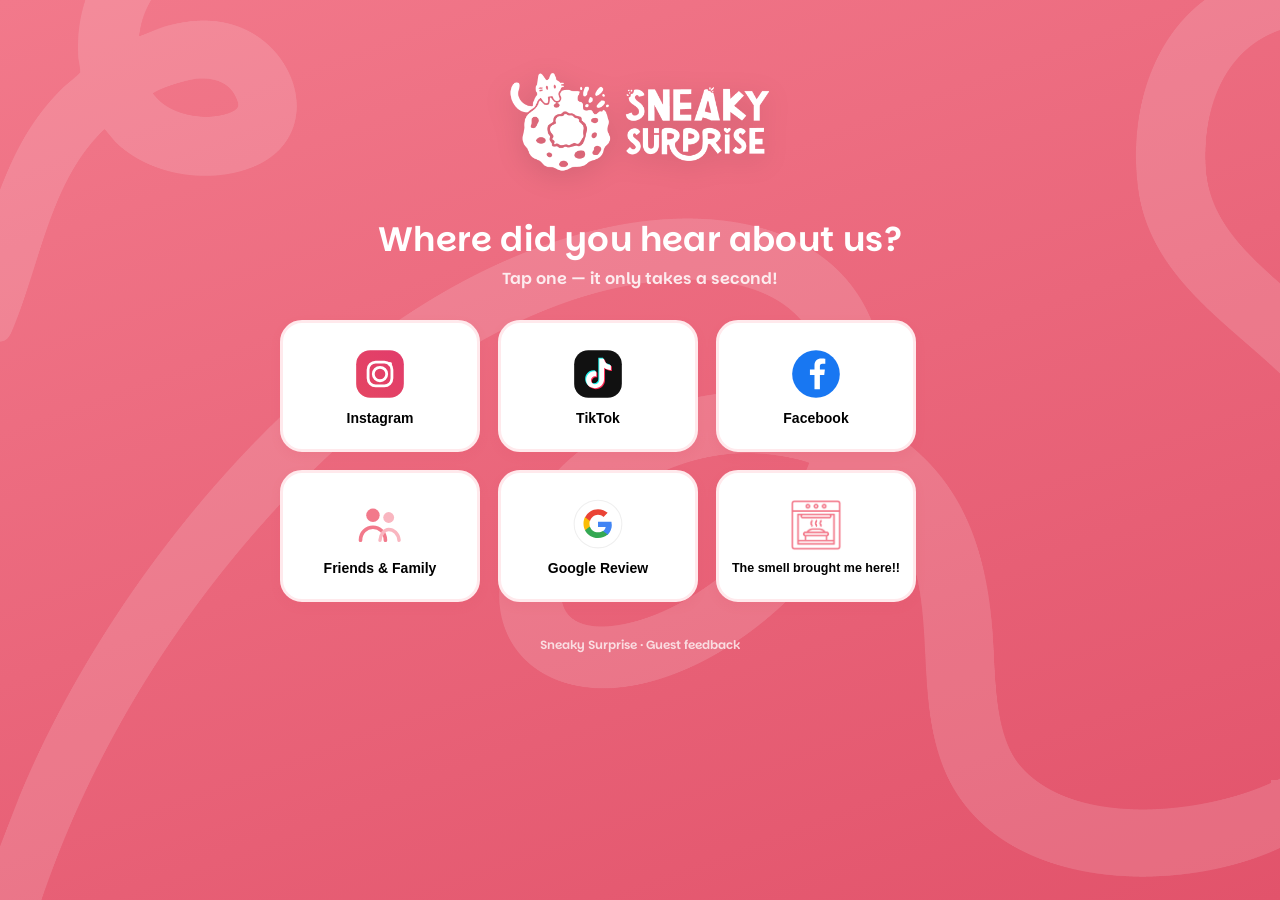
==== index.html @ 1dbdef4a "Rename sneaky-surprise-survey FR.html to index.html" ====
<!DOCTYPE html>
<html lang="en">
<head>
<meta charset="UTF-8">
<meta name="viewport" content="width=device-width, initial-scale=1.0, maximum-scale=1.0, user-scalable=no">
<title>Sneaky Surprise — Where did you hear about us?</title>
<style>

  @font-face {
    font-family: 'Parkinsans';
    src: url([data-uri]) format('truetype');
    font-weight: 600;
    font-style: normal;
    font-display: swap;
  }

  :root{
    --pink: #F2798B;
    --pink-deep: #E2536B;
    --pink-soft: #FFE9EC;
    --pink-softer: #FFF5F6;
    --ink: #3A2430;
    --ink-soft: #7A5C66;
    --cream: #FFFCFA;
    --white: #FFFFFF;
    --shadow: 0 10px 24px rgba(226, 83, 107, 0.18);
    --shadow-sm: 0 4px 10px rgba(226, 83, 107, 0.14);
  }

  *{ box-sizing:border-box; }

  html,body{
    margin:0;
    padding:0;
    min-height:100vh;
    background: linear-gradient(160deg, var(--pink) 0%, var(--pink-deep) 100%);
    font-family: 'Parkinsans', 'Segoe UI', system-ui, sans-serif;
    color: var(--ink);
    overflow-x:hidden;
  }

  /* background pattern - ONE instance only, fit to viewport, not tiled */
  body::before{
    content:"";
    position: fixed;
    inset: 0;
    background-image: url([data-uri]);
    background-repeat: no-repeat;
    background-position: center;
    background-size: cover;
    opacity: 0.14;
    z-index: 0;
    pointer-events: none;
  }

  .app{
    position: relative;
    z-index: 1;
    min-height: 100vh;
    display:flex;
    flex-direction:column;
    align-items:center;
    padding: 32px 20px 56px;
  }

  .logo{
    width: min(340px, 62vw);
    height:auto;
    margin-top: 8px;
    margin-bottom: 6px;
    filter: drop-shadow(0 6px 14px rgba(0,0,0,0.12));
    animation: dropIn 0.7s cubic-bezier(.22,1.4,.36,1) both;
  }

  @keyframes dropIn{
    from{ transform: translateY(-14px) scale(0.94); opacity:0; }
    to{ transform: translateY(0) scale(1); opacity:1; }
  }

  h1{
    font-size: clamp(22px, 4.4vw, 34px);
    font-weight: 600;
    text-align:center;
    margin: 6px 0 4px;
    letter-spacing: 0.2px;
    color: var(--white);
  }

  .sub{
    color: var(--white);
    font-size: clamp(13px, 2.4vw, 16px);
    text-align:center;
    margin: 0 0 30px;
    font-weight: 600;
    opacity: 0.85;
  }

  .grid{
    display:grid;
    grid-template-columns: repeat(3, minmax(150px, 200px));
    gap: 18px;
    width: 100%;
    max-width: 720px;
  }

  @media (max-width: 620px){
    .grid{ grid-template-columns: repeat(2, minmax(130px, 1fr)); max-width: 460px; }
  }

  .card{
    position: relative;
    background: var(--white);
    border: 3px solid var(--pink-soft);
    border-radius: 22px;
    padding: 20px 12px 16px;
    display:flex;
    flex-direction:column;
    align-items:center;
    justify-content:center;
    gap: 10px;
    cursor:pointer;
    box-shadow: var(--shadow-sm);
    transition: transform .18s cubic-bezier(.2,1.4,.4,1), box-shadow .18s ease, border-color .18s ease;
    min-height: 132px;
    -webkit-tap-highlight-color: transparent;
  }

  .card:hover{
    transform: translateY(-4px) scale(1.03);
    border-color: var(--pink);
    box-shadow: var(--shadow);
  }

  .card:active, .card.selected{
    transform: scale(0.96);
  }

  .card.selected{
    border-color: var(--pink);
    background: var(--pink-softer);
  }

  .icon{
    width: 52px;
    height: 52px;
    display:flex;
    align-items:center;
    justify-content:center;
  }
  .icon svg, .icon img{ width:100%; height:100%; display:block; }

  .label{
    font-size: 14px;
    font-weight: 600;
    text-align:center;
    line-height: 1.2;
  }

  .card.smell .label{ font-size: 12.5px; }

  footer.note{
    margin-top: 34px;
    font-size: 12px;
    color: var(--white);
    text-align:center;
    opacity:0.75;
    font-weight: 600;
  }

  /* thank-you overlay */
  .overlay{
    position: fixed;
    inset:0;
    z-index: 10;
    background: linear-gradient(160deg, var(--pink) 0%, var(--pink-deep) 100%);
    display:flex;
    flex-direction:column;
    align-items:center;
    justify-content:center;
    text-align:center;
    color: var(--white);
    padding: 24px;
    opacity:0;
    pointer-events:none;
    transition: opacity .35s ease;
  }
  .overlay.show{ opacity:1; pointer-events:auto; }

  .overlay .check{
    width: 92px;
    height: 92px;
    border-radius: 50%;
    background: rgba(255,255,255,0.18);
    display:flex;
    align-items:center;
    justify-content:center;
    margin-bottom: 18px;
    animation: pop .5s cubic-bezier(.22,1.6,.36,1) both;
  }
  @keyframes pop{ from{ transform: scale(0); } to{ transform: scale(1); } }

  .overlay h2{
    font-size: clamp(24px, 5vw, 36px);
    font-weight: 600;
    margin: 0 0 8px;
  }
  .overlay p{
    font-size: 15px;
    font-weight: 600;
    opacity: 0.9;
    margin: 0;
  }

  .config-warning{
    position: fixed;
    bottom: 12px;
    left: 12px;
    right: 12px;
    max-width: 640px;
    margin: 0 auto;
    background: #FFF3D6;
    border: 2px solid #F1C24B;
    color: #6B4E00;
    font-size: 12px;
    font-weight: 600;
    padding: 10px 14px;
    border-radius: 12px;
    text-align: center;
    z-index: 5;
    line-height: 1.4;
    display: none;
  }
</style>
</head>
<body>

  <div class="app">
    <img class="logo" src="[data-uri]" alt="Sneaky Surprise logo">

    <h1>Where did you hear about us?</h1>
    <p class="sub">Tap one — it only takes a second!</p>

    <div class="grid" id="grid">

      <button class="card" data-option="Instagram">
        <span class="icon">
          <svg viewBox="0 0 48 48"><defs><linearGradient id="igGrad" x1="0" y1="48" x2="48" y2="0"><stop offset="0" stop-color="#FEE411"/><stop offset="0.15" stop-color="#FEDA77"/><stop offset="0.35" stop-color="#F58529"/><stop offset="0.55" stop-color="#DD2A7B"/><stop offset="0.78" stop-color="#8134AF"/><stop offset="1" stop-color="#515BD4"/></linearGradient></defs>
          <rect x="2" y="2" width="44" height="44" rx="13" fill="url(#igGrad)"/>
          <rect x="13" y="13" width="22" height="22" rx="7" fill="none" stroke="#fff" stroke-width="2.6"/>
          <circle cx="24" cy="24" r="6.2" fill="none" stroke="#fff" stroke-width="2.6"/>
          <circle cx="33.2" cy="14.8" r="1.9" fill="#fff"/>
          </svg>
        </span>
        <span class="label">Instagram</span>
      </button>

      <button class="card" data-option="TikTok">
        <span class="icon">
          <svg viewBox="0 0 48 48"><rect x="2" y="2" width="44" height="44" rx="13" fill="#111111"/>
          <path d="M29.5 10c.6 3.4 2.8 5.6 6.4 5.9v4.4c-2.2.1-4.2-.6-6.3-2v10.3c0 6.5-6.9 10.6-12.6 7.5-3.8-2-5.1-6.9-2.9-10.7 1.7-2.9 5-4.4 8.3-3.7v4.6c-.4-.1-.8-.2-1.2-.2-2 0-3.7 1.6-3.7 3.7s1.6 3.7 3.7 3.7c2.2 0 4-1.8 4-4V10h4.3z" fill="#25F4EE" transform="translate(-0.9,-0.9)"/>
          <path d="M29.5 10c.6 3.4 2.8 5.6 6.4 5.9v4.4c-2.2.1-4.2-.6-6.3-2v10.3c0 6.5-6.9 10.6-12.6 7.5-3.8-2-5.1-6.9-2.9-10.7 1.7-2.9 5-4.4 8.3-3.7v4.6c-.4-.1-.8-.2-1.2-.2-2 0-3.7 1.6-3.7 3.7s1.6 3.7 3.7 3.7c2.2 0 4-1.8 4-4V10h4.3z" fill="#FE2C55" transform="translate(0.9,0.9)"/>
          <path d="M29.5 10c.6 3.4 2.8 5.6 6.4 5.9v4.4c-2.2.1-4.2-.6-6.3-2v10.3c0 6.5-6.9 10.6-12.6 7.5-3.8-2-5.1-6.9-2.9-10.7 1.7-2.9 5-4.4 8.3-3.7v4.6c-.4-.1-.8-.2-1.2-.2-2 0-3.7 1.6-3.7 3.7s1.6 3.7 3.7 3.7c2.2 0 4-1.8 4-4V10h4.3z" fill="#fff"/>
          </svg>
        </span>
        <span class="label">TikTok</span>
      </button>

      <button class="card" data-option="Facebook">
        <span class="icon">
          <svg viewBox="0 0 48 48"><circle cx="24" cy="24" r="22" fill="#1877F2"/>
          <path d="M27.6 24.9h4l.6-5H27.6v-3c0-1.4.4-2.4 2.4-2.4h2.6V10c-.5-.1-2-.2-3.7-.2-3.7 0-6.3 2.3-6.3 6.4v3.7h-4.2v5h4.2V38h5V24.9z" fill="#fff"/>
          </svg>
        </span>
        <span class="label">Facebook</span>
      </button>

      <button class="card" data-option="Friends and Family">
        <span class="icon">
          <svg viewBox="0 0 48 48">
          <circle cx="17.5" cy="16" r="6.2" fill="#F2798B"/>
          <path d="M6 39c0-7.5 5.6-12 11.5-12S29 31.5 29 39" fill="none" stroke="#F2798B" stroke-width="3.4" stroke-linecap="round"/>
          <circle cx="32" cy="18" r="5" fill="#F9B6C0"/>
          <path d="M24 39c.4-6 4.6-10 8-10 4.5 0 9 3.7 9.6 10" fill="none" stroke="#F9B6C0" stroke-width="3.2" stroke-linecap="round"/>
          </svg>
        </span>
        <span class="label">Friends &amp; Family</span>
      </button>

      <button class="card" data-option="Google Review">
        <span class="icon">
          <svg viewBox="0 0 48 48">
          <circle cx="24" cy="24" r="22" fill="#fff" stroke="#EFEFEF" stroke-width="1"/>
          <path fill="#4285F4" d="M36.6 24.5c0-.9-.1-1.7-.2-2.5H24v4.7h7.1c-.3 1.7-1.3 3.1-2.7 4.1v3.4h4.4c2.6-2.4 4-5.9 4-9.7z"/>
          <path fill="#34A853" d="M24 37c3.6 0 6.7-1.2 8.9-3.2l-4.4-3.4c-1.2.8-2.7 1.3-4.5 1.3-3.5 0-6.4-2.3-7.5-5.5h-4.5v3.5C14.2 33.9 18.7 37 24 37z"/>
          <path fill="#FBBC05" d="M16.5 26.2c-.3-.8-.4-1.7-.4-2.6s.1-1.8.4-2.6v-3.5H12c-.9 1.8-1.4 3.9-1.4 6.1s.5 4.3 1.4 6.1l4.5-3.5z"/>
          <path fill="#EA4335" d="M24 15.5c2 0 3.7.7 5.1 2l3.8-3.8C30.7 11.6 27.6 10.3 24 10.3c-5.3 0-9.8 3.1-11.9 7.5l4.5 3.5c1.1-3.2 4-5.8 7.4-5.8z"/>
          </svg>
        </span>
        <span class="label">Google Review</span>
      </button>

      <button class="card smell" data-option="The Smell Brought Me Here">
        <span class="icon">
          <img src="[data-uri]" alt="Oven icon">
        </span>
        <span class="label">The smell brought me here!!</span>
      </button>

    </div>

    <footer class="note">Sneaky Surprise · Guest feedback</footer>
  </div>

  <div class="overlay" id="overlay">
    <div class="check">
      <svg width="46" height="46" viewBox="0 0 24 24" fill="none">
        <path d="M5 13l4 4L19 7" stroke="#fff" stroke-width="3" stroke-linecap="round" stroke-linejoin="round"/>
      </svg>
    </div>
    <h2>Thanks for letting us know!</h2>
    <p id="overlayChoice"></p>
  </div>

  <div class="config-warning" id="configWarning">
    Heads up: this app isn't connected to a Google Sheet yet. Answers are only logged in the browser console right now — see the setup notes below the app.
  </div>

<script>
  // ---- Google Sheets connection -------------------------------------
  // Paste the URL of your deployed Google Apps Script Web App here.
  // See the setup instructions provided alongside this file.
  const SHEET_WEBHOOK_URL = "https://script.google.com/macros/s/AKfycbxs3t31gwdaD2_2J76TO_ZKtxT5abe7SuRW5yYwW7hvTyEk0ZRl81OBuAGPKOhp8l7b/exec";

  const isConfigured = !SHEET_WEBHOOK_URL.includes("PASTE_YOUR");
  if (!isConfigured) {
    document.getElementById('configWarning').style.display = 'block';
  }

  async function recordAnswer(option){
    const payload = {
      option: option,
      timestamp: new Date().toISOString()
    };

    if (!isConfigured){
      console.log('[Sneaky Surprise survey] answer captured (not sent — no Sheet connected yet):', payload);
      return;
    }

    try{
      await fetch(SHEET_WEBHOOK_URL, {
        method: 'POST',
        mode: 'no-cors',
        headers: { 'Content-Type': 'text/plain;charset=utf-8' },
        body: JSON.stringify(payload)
      });
    }catch(err){
      console.error('Could not reach the Google Sheet:', err);
    }
  }

  const cards = document.querySelectorAll('.card');
  const overlay = document.getElementById('overlay');
  const overlayChoice = document.getElementById('overlayChoice');

  cards.forEach(card => {
    card.addEventListener('click', () => {
      cards.forEach(c => c.classList.remove('selected'));
      card.classList.add('selected');

      const option = card.dataset.option;
      recordAnswer(option);

      overlayChoice.textContent = "You picked: " + option;
      overlay.classList.add('show');

      setTimeout(() => {
        overlay.classList.remove('show');
        card.classList.remove('selected');
      }, 2200);
    });
  });
</script>

</body>
</html>
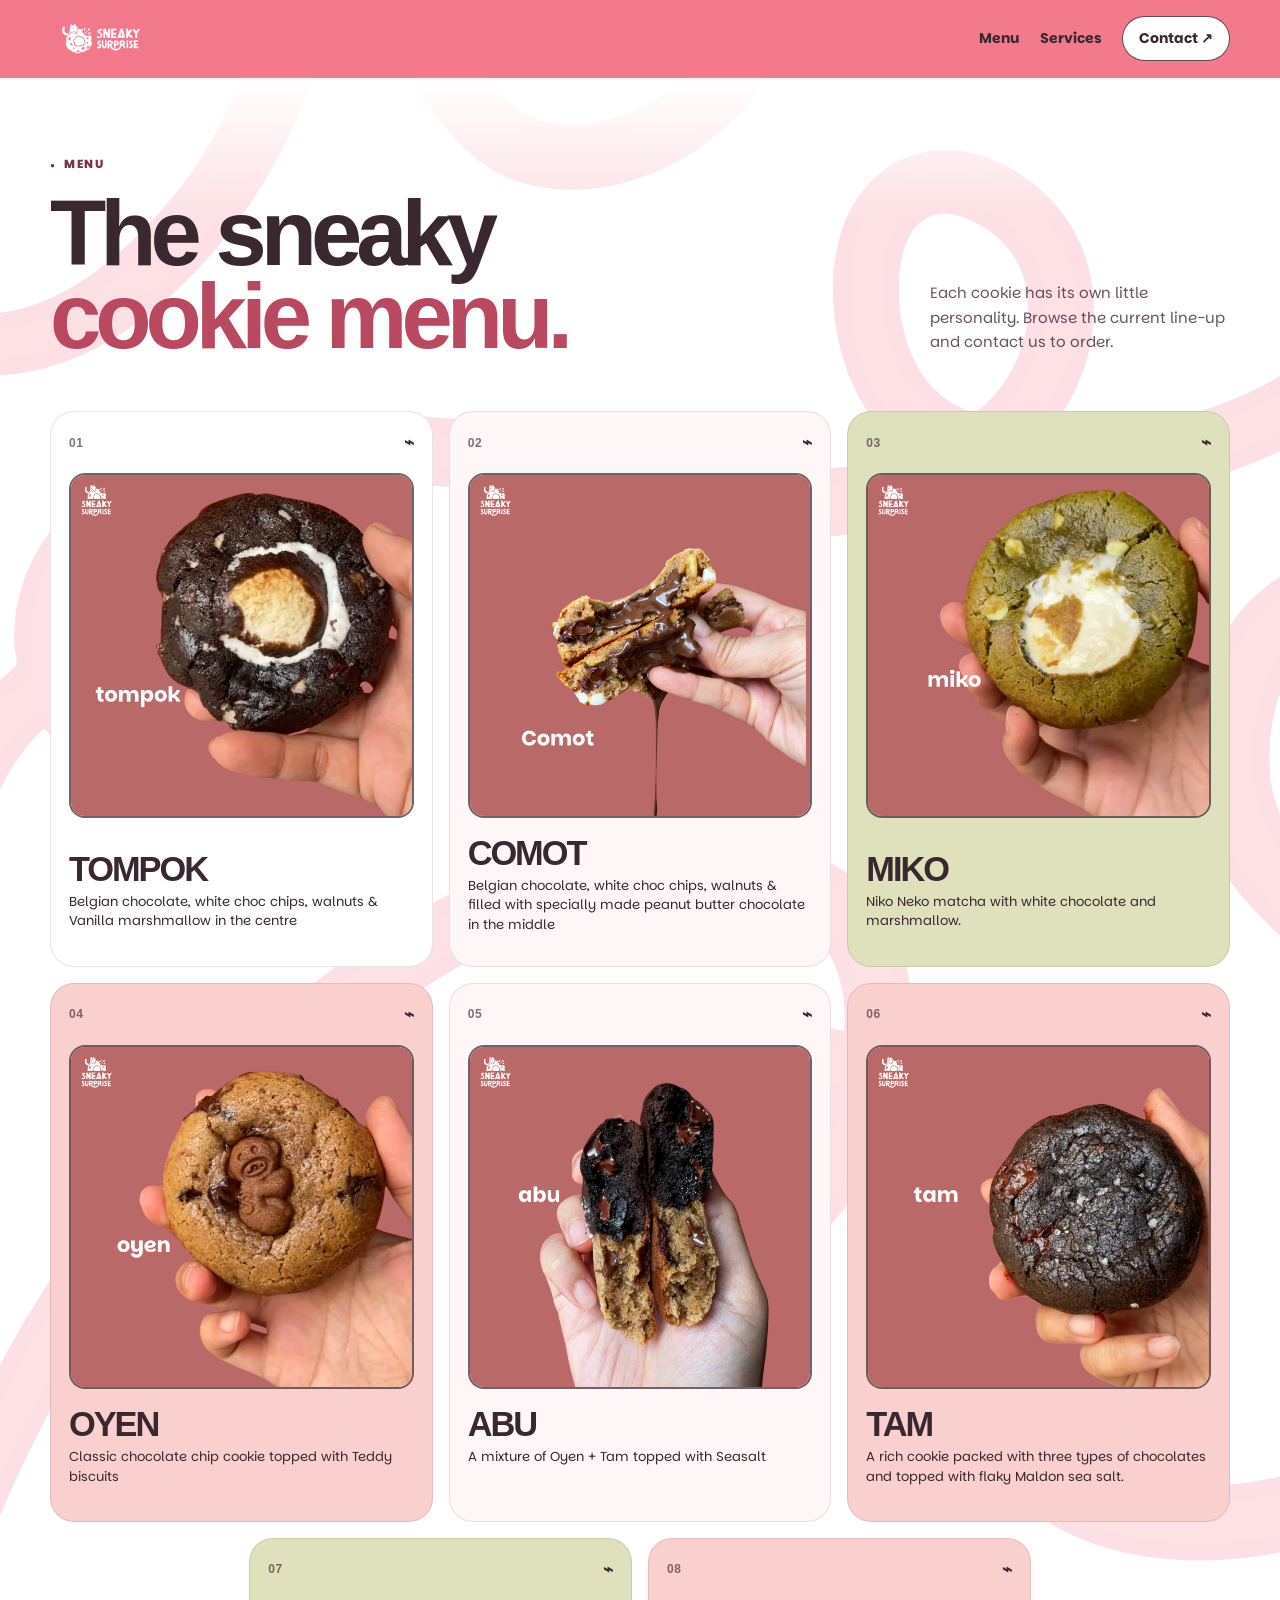
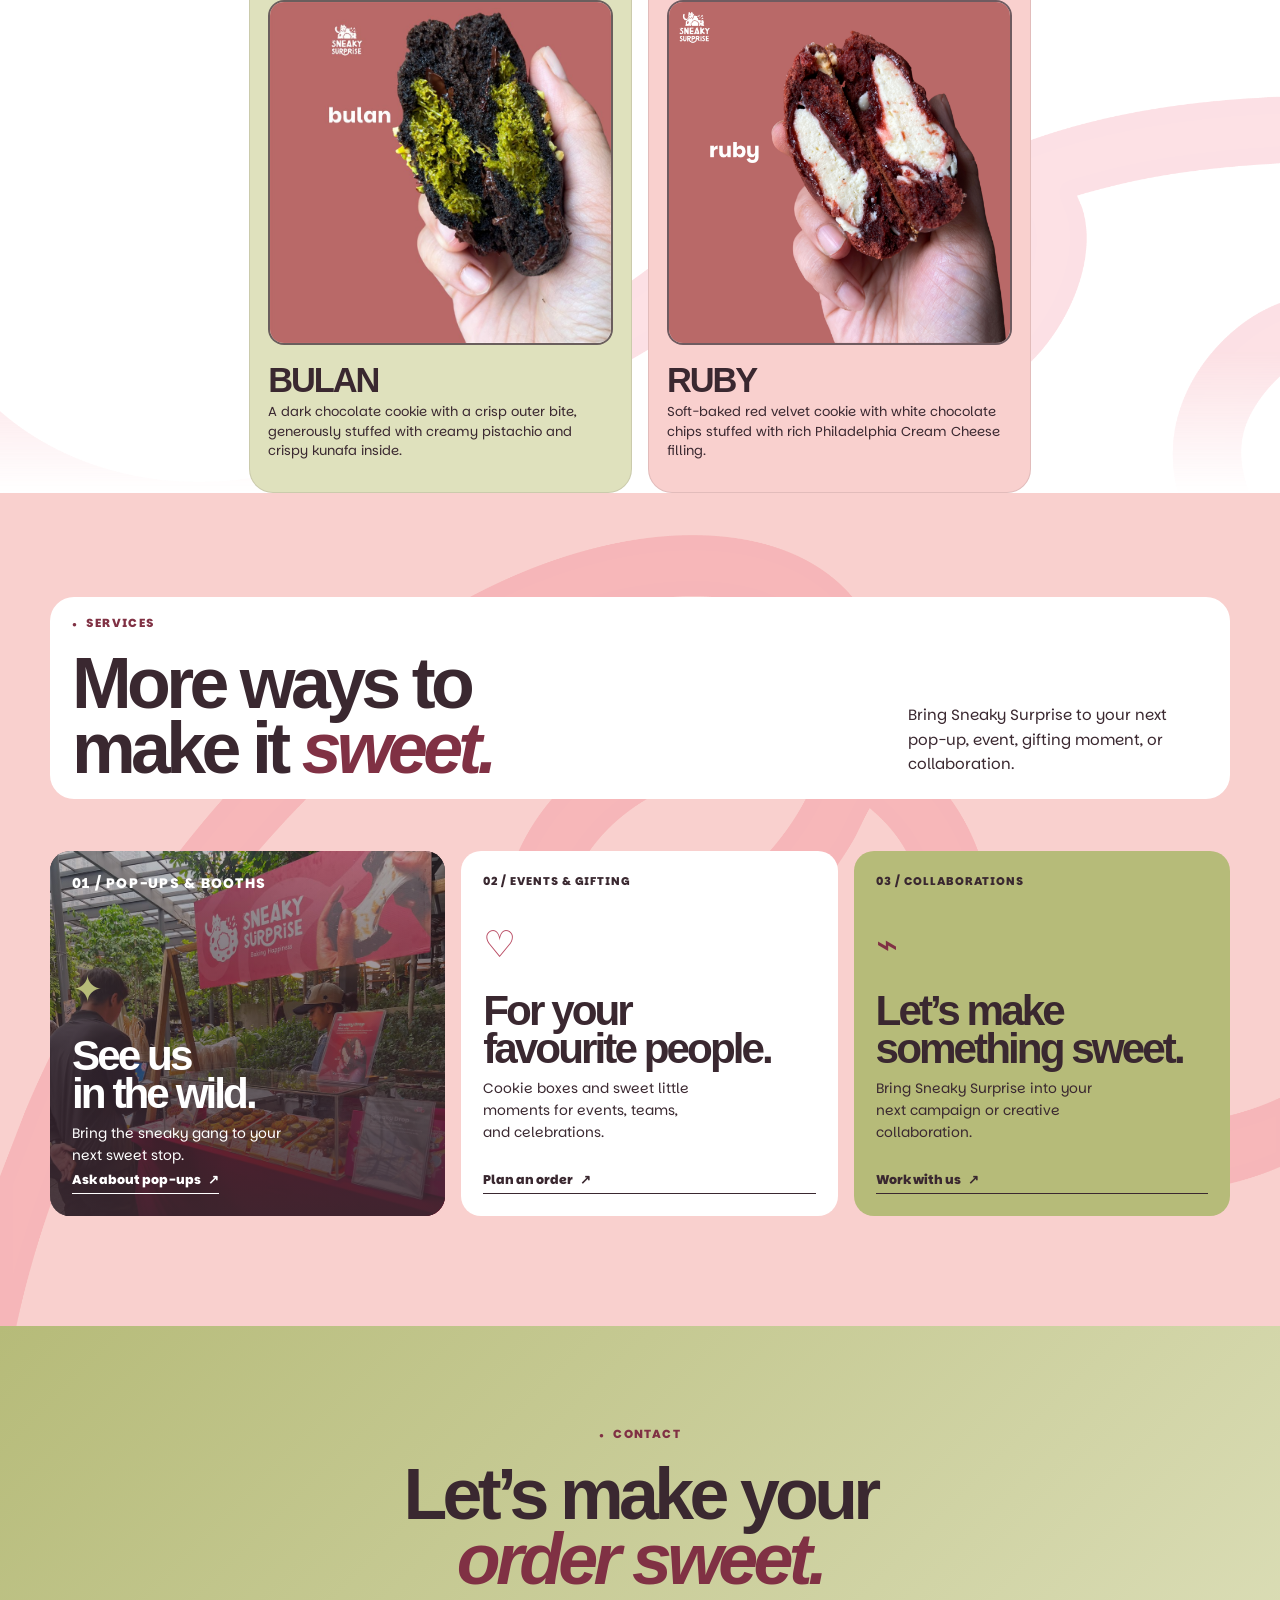
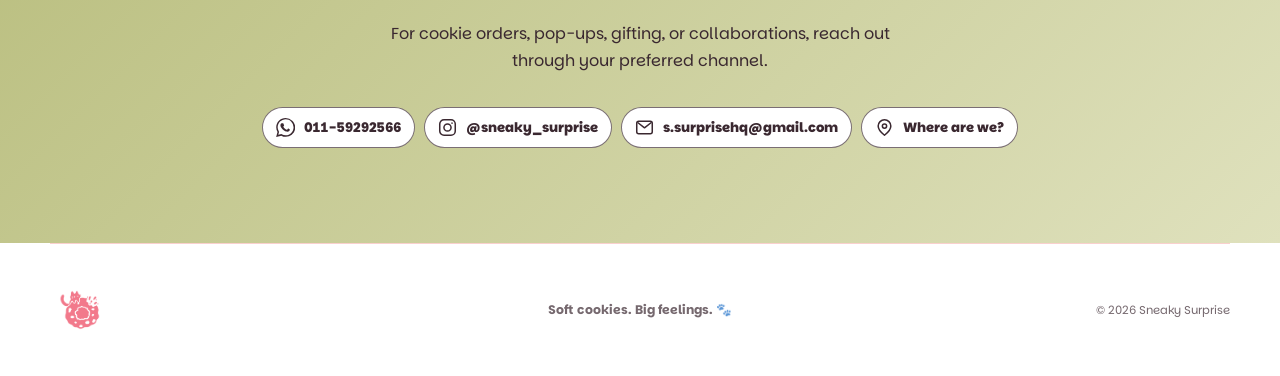
==== commit c4252bdf: "Add files via upload" ====
--- a/index.html
+++ b/index.html
@@ -1,386 +1,161 @@
-<!DOCTYPE html>
+<!doctype html>
 <html lang="en">
-<head>
-<meta charset="UTF-8">
-<meta name="viewport" content="width=device-width, initial-scale=1.0, maximum-scale=1.0, user-scalable=no">
-<title>Sneaky Surprise — Where did you hear about us?</title>
-<style>
+  <head>
+    <meta charset="UTF-8" />
+    <meta name="viewport" content="width=device-width, initial-scale=1.0" />
+    <meta
+      name="description"
+      content="Explore the Sneaky Surprise cookie menu, services, and contact details."
+    />
+    <meta name="theme-color" content="#f37a8b" />
+    <link rel="icon" href="assets/brand/brandmark-pink.png" type="image/png" />
+    <link rel="preconnect" href="https://fonts.googleapis.com" />
+    <link rel="preconnect" href="https://fonts.gstatic.com" crossorigin />
+    <link href="https://fonts.googleapis.com/css2?family=Parkinsans:wght@300;400;500;600;700;800&amp;display=swap" rel="stylesheet" />
+    <link rel="stylesheet" href="assets/styles.css" />
+    <title>Sneaky Surprise | Soft cookies with purr-sonality</title>
+  </head>
+  <body>
+    <a class="skip-link" href="#main-content">Skip to content</a>
 
-  @font-face {
-    font-family: 'Parkinsans';
-    src: url([data-uri]) format('truetype');
-    font-weight: 600;
-    font-style: normal;
-    font-display: swap;
-  }
+    <header class="site-header" data-header>
+      <a class="brand" href="#menu" aria-label="Sneaky Surprise menu">
+        <img class="brand-lockup" src="assets/brand/wordmark-raspberry.png" alt="Sneaky Surprise" />
+      </a>
 
-  :root{
-    --pink: #F2798B;
-    --pink-deep: #E2536B;
-    --pink-soft: #FFE9EC;
-    --pink-softer: #FFF5F6;
-    --ink: #3A2430;
-    --ink-soft: #7A5C66;
-    --cream: #FFFCFA;
-    --white: #FFFFFF;
-    --shadow: 0 10px 24px rgba(226, 83, 107, 0.18);
-    --shadow-sm: 0 4px 10px rgba(226, 83, 107, 0.14);
-  }
-
-  *{ box-sizing:border-box; }
-
-  html,body{
-    margin:0;
-    padding:0;
-    min-height:100vh;
-    background: linear-gradient(160deg, var(--pink) 0%, var(--pink-deep) 100%);
-    font-family: 'Parkinsans', 'Segoe UI', system-ui, sans-serif;
-    color: var(--ink);
-    overflow-x:hidden;
-  }
-
-  /* background pattern - ONE instance only, fit to viewport, not tiled */
-  body::before{
-    content:"";
-    position: fixed;
-    inset: 0;
-    background-image: url([data-uri]);
-    background-repeat: no-repeat;
-    background-position: center;
-    background-size: cover;
-    opacity: 0.14;
-    z-index: 0;
-    pointer-events: none;
-  }
-
-  .app{
-    position: relative;
-    z-index: 1;
-    min-height: 100vh;
-    display:flex;
-    flex-direction:column;
-    align-items:center;
-    padding: 32px 20px 56px;
-  }
-
-  .logo{
-    width: min(340px, 62vw);
-    height:auto;
-    margin-top: 8px;
-    margin-bottom: 6px;
-    filter: drop-shadow(0 6px 14px rgba(0,0,0,0.12));
-    animation: dropIn 0.7s cubic-bezier(.22,1.4,.36,1) both;
-  }
-
-  @keyframes dropIn{
-    from{ transform: translateY(-14px) scale(0.94); opacity:0; }
-    to{ transform: translateY(0) scale(1); opacity:1; }
-  }
-
-  h1{
-    font-size: clamp(22px, 4.4vw, 34px);
-    font-weight: 600;
-    text-align:center;
-    margin: 6px 0 4px;
-    letter-spacing: 0.2px;
-    color: var(--white);
-  }
-
-  .sub{
-    color: var(--white);
-    font-size: clamp(13px, 2.4vw, 16px);
-    text-align:center;
-    margin: 0 0 30px;
-    font-weight: 600;
-    opacity: 0.85;
-  }
-
-  .grid{
-    display:grid;
-    grid-template-columns: repeat(3, minmax(150px, 200px));
-    gap: 18px;
-    width: 100%;
-    max-width: 720px;
-  }
-
-  @media (max-width: 620px){
-    .grid{ grid-template-columns: repeat(2, minmax(130px, 1fr)); max-width: 460px; }
-  }
-
-  .card{
-    position: relative;
-    background: var(--white);
-    border: 3px solid var(--pink-soft);
-    border-radius: 22px;
-    padding: 20px 12px 16px;
-    display:flex;
-    flex-direction:column;
-    align-items:center;
-    justify-content:center;
-    gap: 10px;
-    cursor:pointer;
-    box-shadow: var(--shadow-sm);
-    transition: transform .18s cubic-bezier(.2,1.4,.4,1), box-shadow .18s ease, border-color .18s ease;
-    min-height: 132px;
-    -webkit-tap-highlight-color: transparent;
-  }
-
-  .card:hover{
-    transform: translateY(-4px) scale(1.03);
-    border-color: var(--pink);
-    box-shadow: var(--shadow);
-  }
-
-  .card:active, .card.selected{
-    transform: scale(0.96);
-  }
-
-  .card.selected{
-    border-color: var(--pink);
-    background: var(--pink-softer);
-  }
-
-  .icon{
-    width: 52px;
-    height: 52px;
-    display:flex;
-    align-items:center;
-    justify-content:center;
-  }
-  .icon svg, .icon img{ width:100%; height:100%; display:block; }
-
-  .label{
-    font-size: 14px;
-    font-weight: 600;
-    text-align:center;
-    line-height: 1.2;
-  }
-
-  .card.smell .label{ font-size: 12.5px; }
-
-  footer.note{
-    margin-top: 34px;
-    font-size: 12px;
-    color: var(--white);
-    text-align:center;
-    opacity:0.75;
-    font-weight: 600;
-  }
-
-  /* thank-you overlay */
-  .overlay{
-    position: fixed;
-    inset:0;
-    z-index: 10;
-    background: linear-gradient(160deg, var(--pink) 0%, var(--pink-deep) 100%);
-    display:flex;
-    flex-direction:column;
-    align-items:center;
-    justify-content:center;
-    text-align:center;
-    color: var(--white);
-    padding: 24px;
-    opacity:0;
-    pointer-events:none;
-    transition: opacity .35s ease;
-  }
-  .overlay.show{ opacity:1; pointer-events:auto; }
-
-  .overlay .check{
-    width: 92px;
-    height: 92px;
-    border-radius: 50%;
-    background: rgba(255,255,255,0.18);
-    display:flex;
-    align-items:center;
-    justify-content:center;
-    margin-bottom: 18px;
-    animation: pop .5s cubic-bezier(.22,1.6,.36,1) both;
-  }
-  @keyframes pop{ from{ transform: scale(0); } to{ transform: scale(1); } }
-
-  .overlay h2{
-    font-size: clamp(24px, 5vw, 36px);
-    font-weight: 600;
-    margin: 0 0 8px;
-  }
-  .overlay p{
-    font-size: 15px;
-    font-weight: 600;
-    opacity: 0.9;
-    margin: 0;
-  }
-
-  .config-warning{
-    position: fixed;
-    bottom: 12px;
-    left: 12px;
-    right: 12px;
-    max-width: 640px;
-    margin: 0 auto;
-    background: #FFF3D6;
-    border: 2px solid #F1C24B;
-    color: #6B4E00;
-    font-size: 12px;
-    font-weight: 600;
-    padding: 10px 14px;
-    border-radius: 12px;
-    text-align: center;
-    z-index: 5;
-    line-height: 1.4;
-    display: none;
-  }
-</style>
-</head>
-<body>
-
-  <div class="app">
-    <img class="logo" src="[data-uri]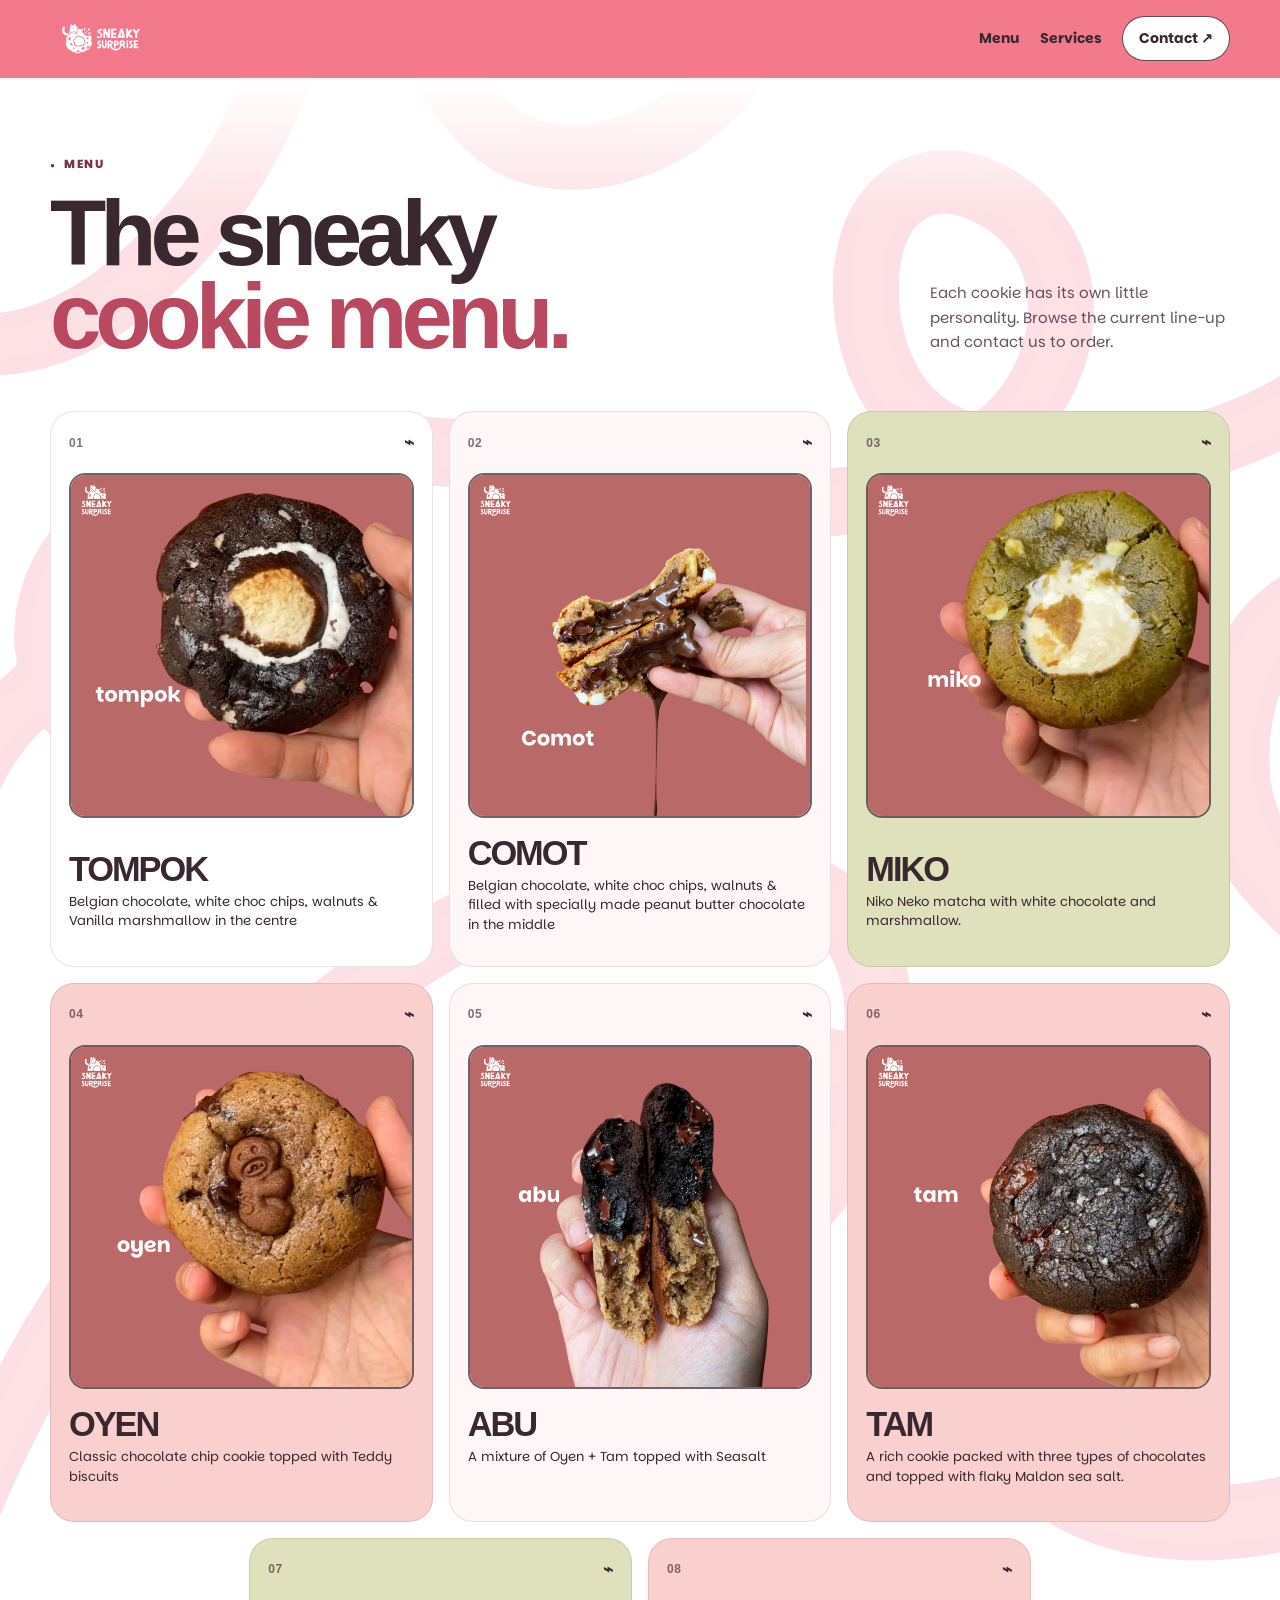
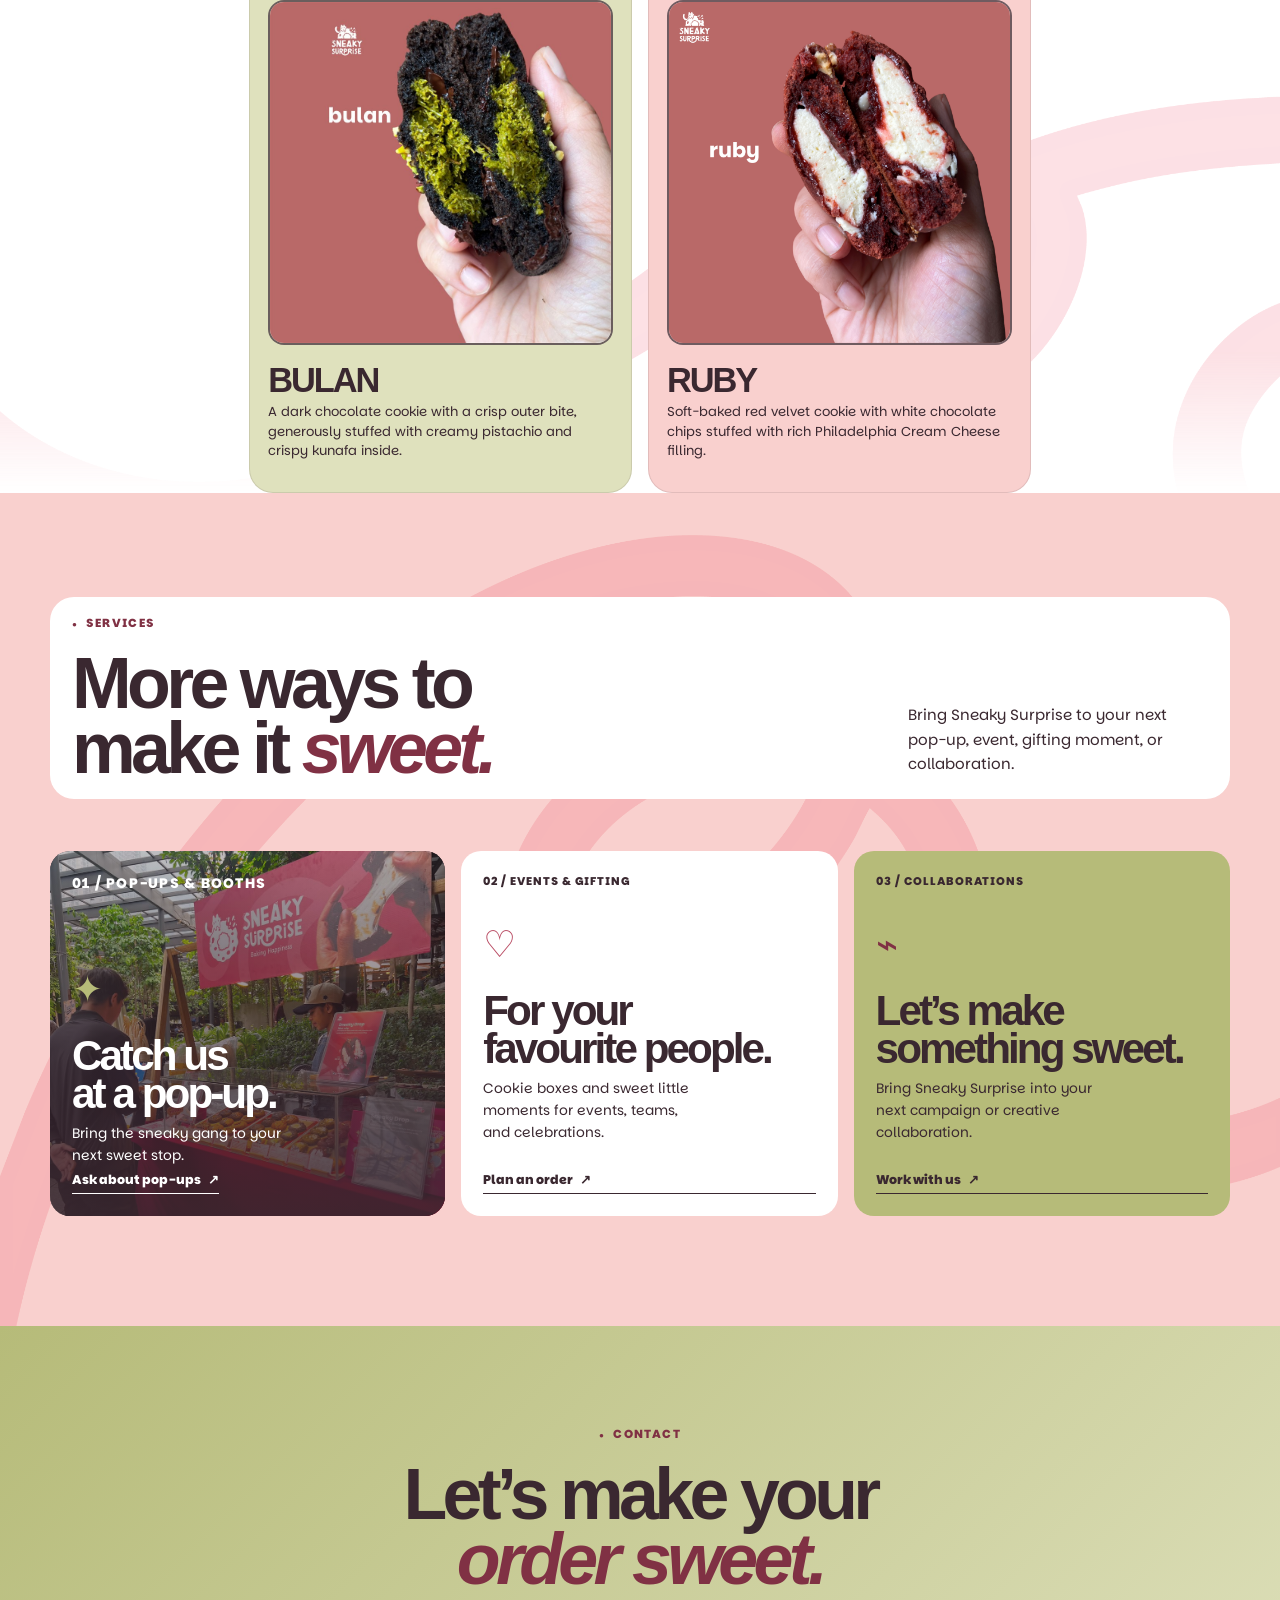
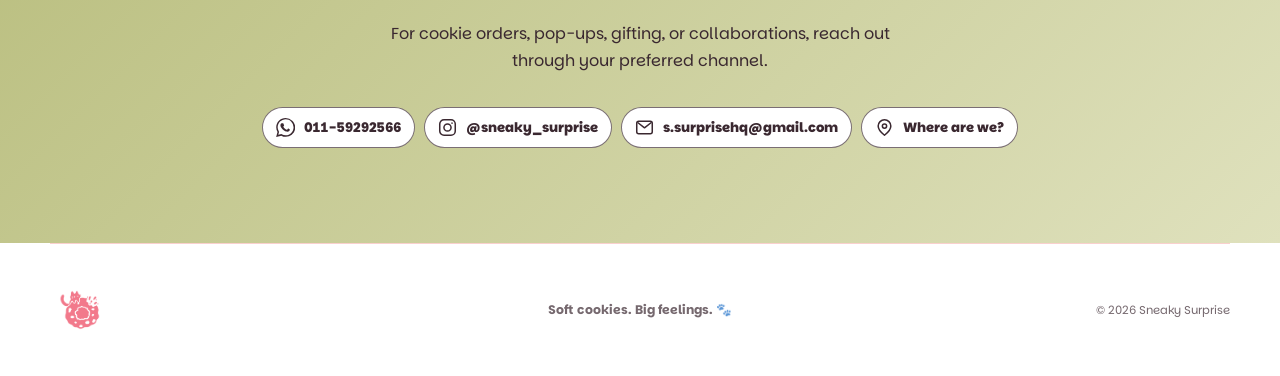
==== commit 2e8ca1c9: "Add files via upload" ====
--- a/index.html
+++ b/index.html
@@ -25,7 +25,7 @@
 
       <button class="menu-toggle" type="button" aria-expanded="false" aria-controls="site-nav" data-menu-toggle>
         <span class="sr-only">Toggle navigation</span>
-        <span></span><span></span>
+        <span></span><span></span><span></span>
       </button>
 
       <nav id="site-nav" class="site-nav" aria-label="Main navigation" data-nav>
@@ -104,7 +104,7 @@
               <img src="assets/sneaky-pop-up.jpg" alt="Sneaky Surprise cookie pop-up booth" loading="lazy" />
               <div class="service-card-photo-copy">
                 <p class="moment-label">01 / POP-UPS &amp; BOOTHS</p>
-                <div><span class="moment-icon" aria-hidden="true">✦</span><h3>See us<br />in the wild.</h3><p>Bring the sneaky gang to your next sweet stop.</p><a href="#contact">Ask about pop-ups <span aria-hidden="true">↗</span></a></div>
+                <div><span class="moment-icon" aria-hidden="true">✦</span><h3>Catch us<br />at a pop-up.</h3><p>Bring the sneaky gang to your next sweet stop.</p><a href="#contact">Ask about pop-ups <span aria-hidden="true">↗</span></a></div>
               </div>
             </article>
             <article class="moment-card moment-card-pink">
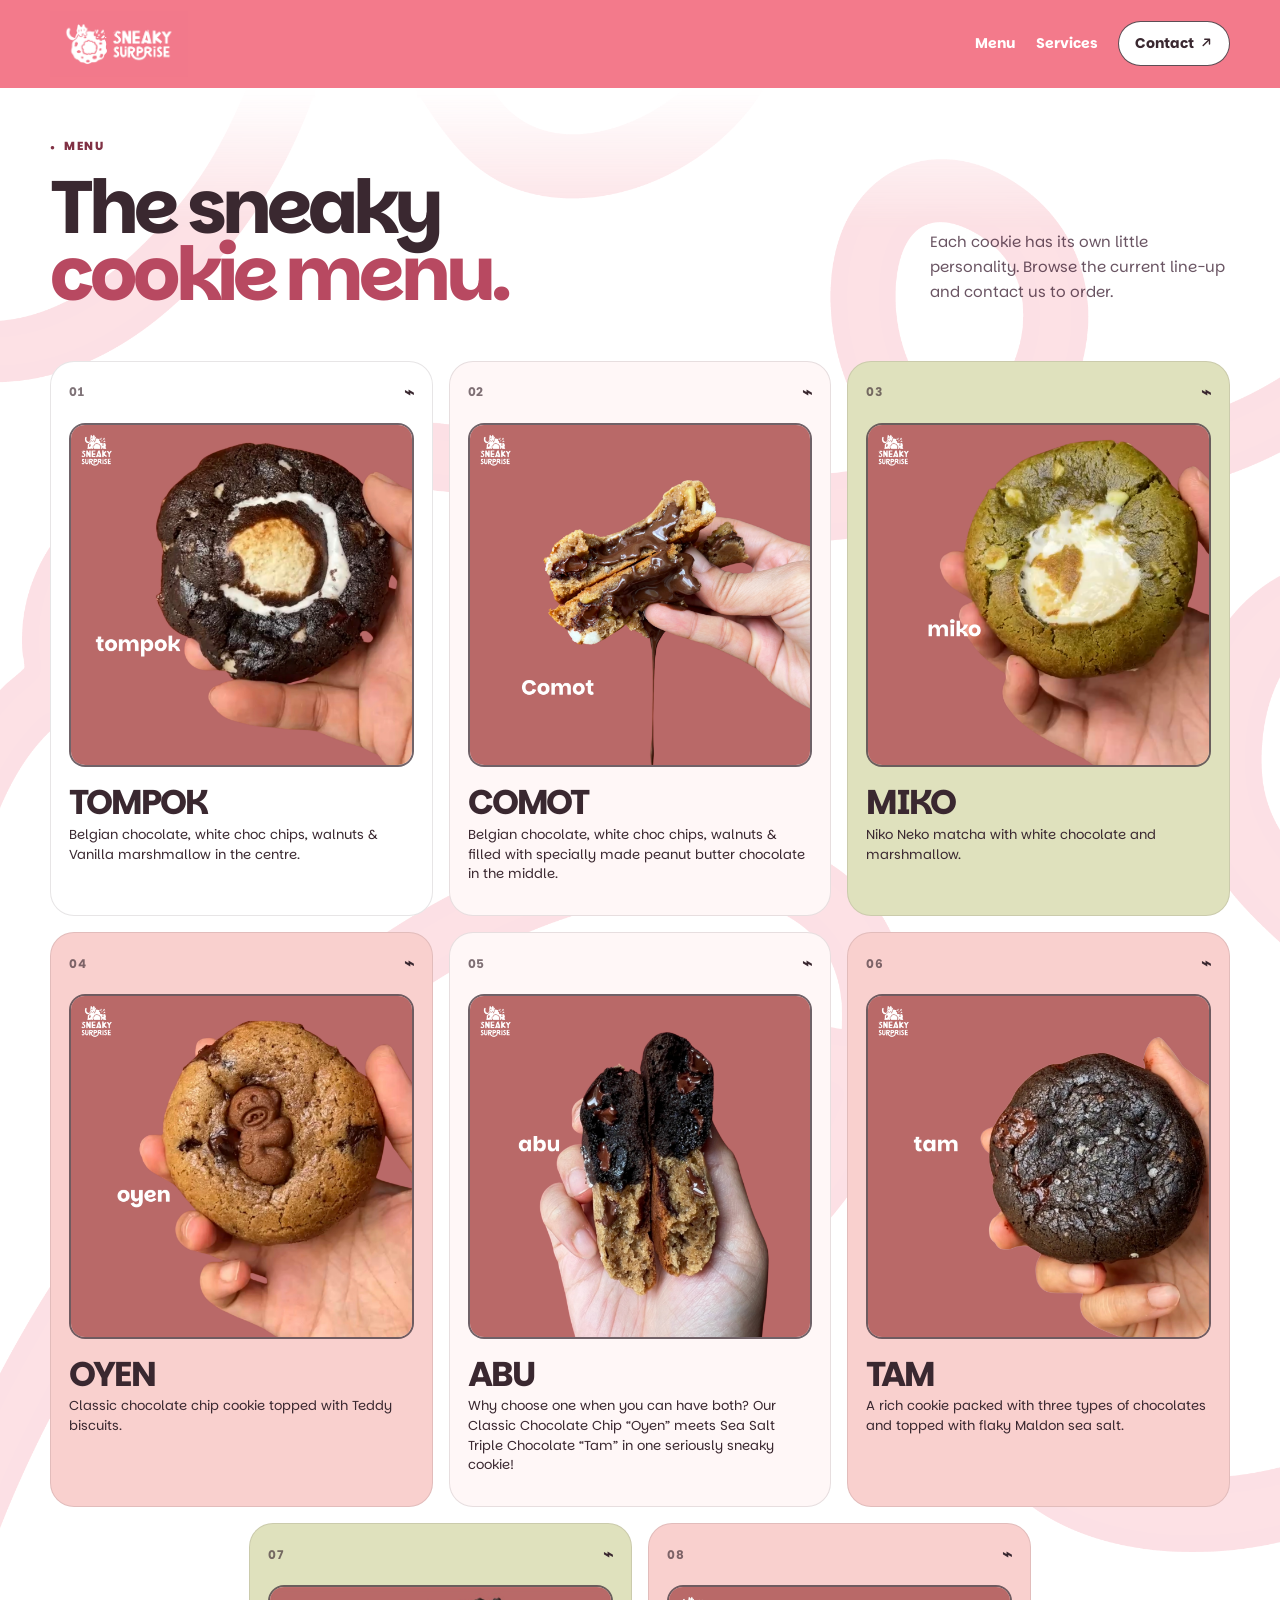
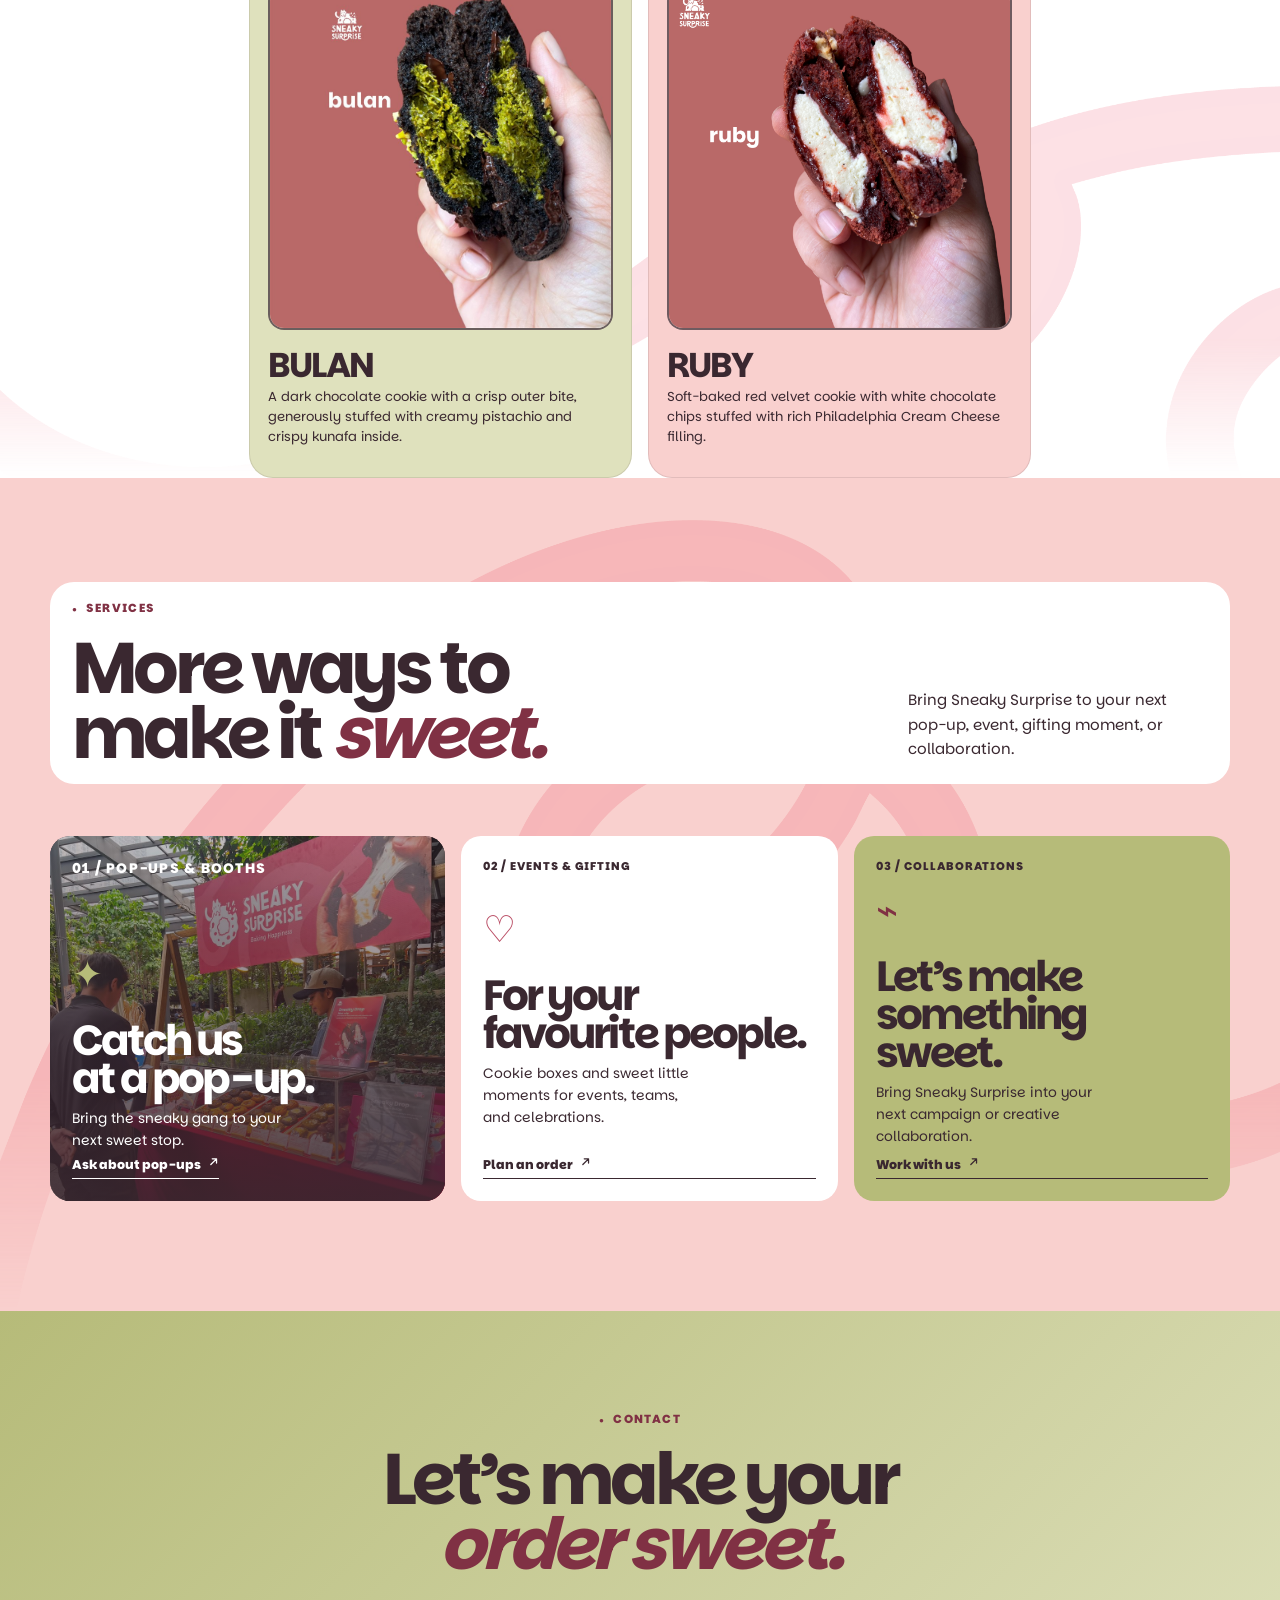
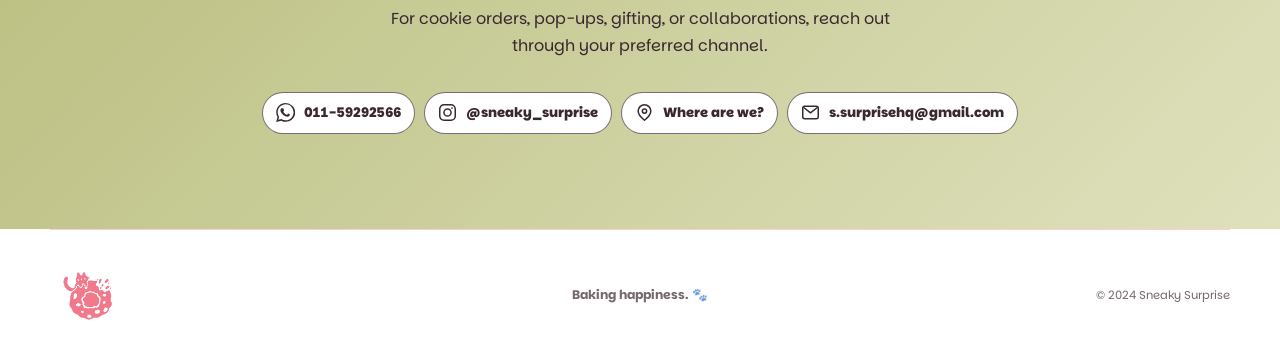
==== commit 0f9b3539: "Add files via upload" ====
--- a/index.html
+++ b/index.html
@@ -31,7 +31,7 @@
       <nav id="site-nav" class="site-nav" aria-label="Main navigation" data-nav>
         <a href="#menu">Menu</a>
         <a href="#services">Services</a>
-        <a class="nav-order" href="#contact">Contact <span aria-hidden="true">↗</span></a>
+        <a class="nav-order" href="#contact">Contact <svg class="arrow-icon" viewBox="0 0 16 16" aria-hidden="true"><path d="M4 12 12 4M6 4h6v6" /></svg></a>
       </nav>
     </header>
 
@@ -49,12 +49,12 @@
           <article class="cookie-card cookie-card-blue">
             <div class="cookie-card-top"><span class="cookie-index">01</span><span aria-hidden="true">⌁</span></div>
             <figure class="cookie-image"><img src="assets/products/tompok.png" alt="TOMPOK soft-baked cookie" /></figure>
-            <div class="cookie-card-copy"><h3>TOMPOK</h3><p>Belgian chocolate, white choc chips, walnuts &amp; Vanilla marshmallow in the centre</p></div>
+            <div class="cookie-card-copy"><h3>TOMPOK</h3><p>Belgian chocolate, white choc chips, walnuts &amp; Vanilla marshmallow in the centre.</p></div>
           </article>
           <article class="cookie-card cookie-card-yellow">
             <div class="cookie-card-top"><span class="cookie-index">02</span><span aria-hidden="true">⌁</span></div>
             <figure class="cookie-image"><img src="assets/products/comot.png" alt="COMOT peanut-butter chocolate soft-baked cookie" loading="lazy" /></figure>
-            <div class="cookie-card-copy"><h3>COMOT</h3><p>Belgian chocolate, white choc chips, walnuts &amp; filled with specially made peanut butter chocolate in the middle</p></div>
+            <div class="cookie-card-copy"><h3>COMOT</h3><p>Belgian chocolate, white choc chips, walnuts &amp; filled with specially made peanut butter chocolate in the middle.</p></div>
           </article>
           <article class="cookie-card cookie-card-green">
             <div class="cookie-card-top"><span class="cookie-index">03</span><span aria-hidden="true">⌁</span></div>
@@ -64,12 +64,12 @@
           <article class="cookie-card cookie-card-pink">
             <div class="cookie-card-top"><span class="cookie-index">04</span><span aria-hidden="true">⌁</span></div>
             <figure class="cookie-image"><img src="assets/products/oyen.png" alt="OYEN classic chocolate-chip soft-baked cookie" loading="lazy" /></figure>
-            <div class="cookie-card-copy"><h3>OYEN</h3><p>Classic chocolate chip cookie topped with Teddy biscuits</p></div>
+            <div class="cookie-card-copy"><h3>OYEN</h3><p>Classic chocolate chip cookie topped with Teddy biscuits.</p></div>
           </article>
           <article class="cookie-card cookie-card-lilac">
             <div class="cookie-card-top"><span class="cookie-index">05</span><span aria-hidden="true">⌁</span></div>
             <figure class="cookie-image"><img src="assets/products/abu.png" alt="ABU sea-salt chocolate soft-baked cookie" loading="lazy" /></figure>
-            <div class="cookie-card-copy"><h3>ABU</h3><p>A mixture of Oyen + Tam topped with Seasalt</p></div>
+            <div class="cookie-card-copy"><h3>ABU</h3><p>Why choose one when you can have both? Our Classic Chocolate Chip “Oyen” meets Sea Salt Triple Chocolate “Tam” in one seriously sneaky cookie!</p></div>
           </article>
           <article class="cookie-card cookie-card-peach">
             <div class="cookie-card-top"><span class="cookie-index">06</span><span aria-hidden="true">⌁</span></div>
@@ -104,18 +104,18 @@
               <img src="assets/sneaky-pop-up.jpg" alt="Sneaky Surprise cookie pop-up booth" loading="lazy" />
               <div class="service-card-photo-copy">
                 <p class="moment-label">01 / POP-UPS &amp; BOOTHS</p>
-                <div><span class="moment-icon" aria-hidden="true">✦</span><h3>Catch us<br />at a pop-up.</h3><p>Bring the sneaky gang to your next sweet stop.</p><a href="#contact">Ask about pop-ups <span aria-hidden="true">↗</span></a></div>
+                <div><span class="moment-icon" aria-hidden="true">✦</span><h3>Catch us<br />at a pop-up.</h3><p>Bring the sneaky gang to your next sweet stop.</p><a href="#contact">Ask about pop-ups <svg class="arrow-icon" viewBox="0 0 16 16" aria-hidden="true"><path d="M4 12 12 4M6 4h6v6" /></svg></a></div>
               </div>
             </article>
             <article class="moment-card moment-card-pink">
               <p class="moment-label">02 / EVENTS &amp; GIFTING</p>
               <div><span class="moment-icon" aria-hidden="true">♡</span><h3>For your<br />favourite people.</h3><p>Cookie boxes and sweet little moments for events, teams, and celebrations.</p></div>
-              <a href="#contact">Plan an order <span aria-hidden="true">↗</span></a>
+              <a href="#contact">Plan an order <svg class="arrow-icon" viewBox="0 0 16 16" aria-hidden="true"><path d="M4 12 12 4M6 4h6v6" /></svg></a>
             </article>
             <article class="moment-card moment-card-cream">
               <p class="moment-label">03 / COLLABORATIONS</p>
               <div><span class="moment-icon" aria-hidden="true">⌁</span><h3>Let’s make<br />something sweet.</h3><p>Bring Sneaky Surprise into your next campaign or creative collaboration.</p></div>
-              <a href="#contact">Work with us <span aria-hidden="true">↗</span></a>
+              <a href="#contact">Work with us <svg class="arrow-icon" viewBox="0 0 16 16" aria-hidden="true"><path d="M4 12 12 4M6 4h6v6" /></svg></a>
             </article>
           </div>
         </div>
@@ -135,13 +135,13 @@
               <svg class="contact-icon" viewBox="0 0 24 24" aria-hidden="true"><rect x="2.2" y="2.2" width="19.6" height="19.6" rx="5.4" /><circle cx="12" cy="12" r="4.5" /><circle cx="17.7" cy="6.5" r="1" class="icon-dot" /></svg>
               <span>@sneaky_surprise</span>
             </a>
+            <a href="https://www.google.com/maps/place/sneaky+surprise+central+market/data=!4m2!3m1!1s0x31cc49b3939a3dad:0x4790fa4ea5477ca1?sa=X&amp;ved=1t:242&amp;ictx=111" target="_blank" rel="noopener noreferrer" aria-label="Open Sneaky Surprise Central Market location in Google Maps">
+              <svg class="contact-icon" viewBox="0 0 24 24" aria-hidden="true"><path d="M20 10.2c0 5.6-8 11.6-8 11.6s-8-6-8-11.6a8 8 0 1 1 16 0Z" /><circle cx="12" cy="10.2" r="2.7" /></svg>
+              <span>Where are we?</span>
+            </a>
             <a href="mailto:s.surprisehq@gmail.com" aria-label="Email Sneaky Surprise">
               <svg class="contact-icon" viewBox="0 0 24 24" aria-hidden="true"><rect x="2.2" y="4.2" width="19.6" height="15.6" rx="2.5" /><path d="m3.8 6 8.2 6.4L20.2 6" /></svg>
               <span>s.surprisehq@gmail.com</span>
-            </a>
-            <a href="https://www.google.com/maps/place/sneaky+surprise+central+market/data=!4m2!3m1!1s0x31cc49b3939a3dad:0x4790fa4ea5477ca1?sa=X&amp;ved=1t:242&amp;ictx=111" target="_blank" rel="noopener noreferrer" aria-label="Open Sneaky Surprise Central Market location in Google Maps">
-              <svg class="contact-icon" viewBox="0 0 24 24" aria-hidden="true"><path d="M20 10.2c0 5.6-8 11.6-8 11.6s-8-6-8-11.6a8 8 0 1 1 16 0Z" /><circle cx="12" cy="10.2" r="2.7" /></svg>
-              <span>Where are we?</span>
             </a>
           </div>
         </div>
@@ -152,8 +152,8 @@
       <a class="brand footer-brand" href="#menu" aria-label="Back to Sneaky Surprise menu">
         <img class="brand-lockup footer-mark" src="assets/brand/brandmark-pink.png" alt="Sneaky Surprise" />
       </a>
-      <p>Soft cookies. Big feelings. <span aria-hidden="true">🐾</span></p>
-      <p>© <span data-year></span> Sneaky Surprise</p>
+      <p>Baking happiness. <span aria-hidden="true">🐾</span></p>
+      <p>© 2024 Sneaky Surprise</p>
     </footer>
 
     <script src="assets/script.js"></script>
--- a/assets/styles.css
+++ b/assets/styles.css
@@ -12,7 +12,7 @@
   --line: rgba(58, 40, 48, 0.16);
   --shadow: 0 16px 34px rgba(58, 40, 48, 0.13);
   --pattern-opacity: 0.23;
-  --serif: "Roca Two", "Roca Two Medium", "Arial Rounded MT Bold", "Trebuchet MS", Arial, sans-serif;
+  --serif: "Parkinsans", "Trebuchet MS", Arial, sans-serif;
   --sans: "Parkinsans", "Trebuchet MS", Arial, sans-serif;
 }
 
@@ -30,16 +30,20 @@
 #menu, #services, #contact { scroll-margin-top: 100px; }
 
 .top-note { display: flex; gap: 10px; justify-content: center; align-items: center; min-height: 34px; padding: 6px 20px; color: var(--ink); background: var(--butter); font-size: 0.79rem; font-weight: 700; letter-spacing: 0.04em; text-align: center; }
-.site-header { position: sticky; top: 0; z-index: 20; display: flex; align-items: center; justify-content: space-between; gap: 24px; min-height: 78px; padding: 10px max(24px, calc((100vw - 1180px) / 2)); border-bottom: 1px solid transparent; background: var(--pink); transition: border-color 180ms ease, box-shadow 180ms ease; }
+.site-header { position: sticky; top: 0; z-index: 20; display: flex; align-items: center; justify-content: space-between; gap: 24px; min-height: 88px; padding: 10px max(24px, calc((100vw - 1180px) / 2)); border-bottom: 1px solid transparent; background: var(--pink); isolation: isolate; transition: border-color 180ms ease, box-shadow 180ms ease; }
 .site-header.is-scrolled { border-color: rgba(58, 40, 48, 0.23); box-shadow: 0 6px 20px rgba(58, 40, 48, 0.12); }
 .brand { display: inline-flex; align-items: center; gap: 10px; min-width: max-content; }
-.brand-lockup { display: block; width: auto; height: clamp(39px, 4.2vw, 49px); }
+.site-header .brand, .site-header .menu-toggle { position: relative; z-index: 2; }
+.brand-lockup { display: block; width: auto; height: clamp(58px, 5.8vw, 66px); }
 .site-nav { display: flex; flex: 1; align-items: center; justify-content: flex-end; min-width: 0; gap: clamp(10px, 1.6vw, 28px); font-size: clamp(0.75rem, 1.25vw, 0.88rem); font-weight: 700; }
 .site-nav > a { white-space: nowrap; }
+.site-nav > a:not(.nav-order) { color: #ffffff; }
 .site-nav > a:not(.nav-order) { position: relative; }
-.site-nav > a:not(.nav-order)::after { position: absolute; right: 0; bottom: -5px; left: 0; height: 2px; content: ""; background: var(--butter); transform: scaleX(0); transform-origin: left; transition: transform 160ms ease; }
+.site-nav > a:not(.nav-order)::after { position: absolute; right: 0; bottom: -5px; left: 0; height: 2px; content: ""; background: #ffffff; transform: scaleX(0); transform-origin: left; transition: transform 160ms ease; }
 .site-nav > a:hover::after, .site-nav > a:focus-visible::after { transform: scaleX(1); }
 .nav-order { padding: 11px clamp(12px, 1.3vw, 16px); border: 1.5px solid rgba(58, 40, 48, 0.82); border-radius: 999px; background: var(--cream); transition: transform 160ms ease, background 160ms ease, color 160ms ease; }
+.arrow-icon { display: inline-block; width: 0.9em; height: 0.9em; margin-left: 3px; overflow: visible; vertical-align: -0.08em; fill: none; stroke: currentColor; stroke-linecap: round; stroke-linejoin: round; stroke-width: 1.8; }
+.moment-card a .arrow-icon { flex: 0 0 auto; margin: 0; }
 .nav-order:hover, .nav-order:focus-visible { color: var(--ink); background: var(--butter); transform: translateY(-2px); }
 .menu-toggle { display: none; }
 
@@ -50,7 +54,7 @@
 .eyebrow span { font-size: 0.7em; }
 h1, h2, h3, p { margin-top: 0; }
 h1, h2 { font-family: var(--serif); font-weight: 700; letter-spacing: -0.065em; line-height: 0.91; }
-h1 { max-width: 600px; margin-bottom: 26px; font-size: clamp(3.6rem, 7.2vw, 6.7rem); }
+h1 { max-width: 600px; margin-bottom: 26px; font-size: clamp(3rem, 5.8vw, 5.6rem); }
 h1 span, h2 i { color: var(--pink-dark); font-weight: inherit; }
 .hero-intro { max-width: 450px; margin-bottom: 29px; color: rgba(49, 20, 39, 0.77); font-size: clamp(1rem, 1.5vw, 1.14rem); line-height: 1.7; }
 .hero-actions { display: flex; flex-wrap: wrap; gap: 12px; }
@@ -95,7 +99,7 @@
 .story-pills { grid-column: 2; display: flex; flex-wrap: wrap; gap: 9px; margin-top: 64px; }
 .story-pills span { padding: 9px 12px; border: 1px solid var(--line); border-radius: 999px; color: rgba(58, 40, 48, 0.8); background: var(--cream); font-size: 0.78rem; font-weight: 700; }
 
-.cookies-section { position: relative; padding: 78px 0 0; isolation: isolate; }
+.cookies-section { position: relative; padding: 50px 0 0; isolation: isolate; }
 .cookies-section::before { position: absolute; z-index: 0; top: 0; bottom: 0; left: 50%; width: 100vw; content: ""; background: url("patterns/pattern-03.png") center center / cover no-repeat; mix-blend-mode: multiply; opacity: var(--pattern-opacity); pointer-events: none; transform: translateX(-50%); -webkit-mask-image: linear-gradient(to bottom, transparent, #000 7%, #000 93%, transparent); mask-image: linear-gradient(to bottom, transparent, #000 7%, #000 93%, transparent); }
 .cookies-section > * { position: relative; z-index: 1; }
 .cookies-section h1 { margin: 0; }
@@ -121,8 +125,8 @@
 .cookie-index { color: rgba(58, 40, 48, 0.65); font-size: 0.75rem; letter-spacing: 0.05em; }
 .cookie-image { position: relative; margin: 18px 0 18px; overflow: hidden; border: 2px solid rgba(58, 40, 48, 0.72); border-radius: 16px; background: rgba(255, 255, 255, 0.35); aspect-ratio: 1 / 1; }
 .cookie-image img { width: 100%; height: 100%; object-fit: contain; }
-.cookie-card-yellow .cookie-image img { object-fit: cover; }
-.cookie-card-copy { margin-top: auto; }
+.cookie-card-yellow .cookie-image img { width: 100%; height: 100%; object-fit: cover; object-position: center; }
+.cookie-card-copy { margin-top: 0; }
 .cookie-card h3 { margin-bottom: 5px; font-family: var(--serif); font-size: 2.15rem; letter-spacing: -0.06em; line-height: 1; }
 .cookie-card p { min-height: 43px; margin-bottom: 13px; font-size: 0.82rem; line-height: 1.5; }
 .cookie-card a, .moment-card a { display: inline-flex; gap: 7px; padding-bottom: 3px; border-bottom: 1px solid var(--ink); font-size: 0.79rem; font-weight: 800; }
@@ -138,7 +142,7 @@
 .bundle-card > a { min-width: 78px; padding-bottom: 3px; border-bottom: 1px solid var(--ink); font-size: 0.76rem; font-weight: 800; text-align: right; }
 
 .moments-section { position: relative; padding-block: 104px 110px; color: var(--ink); background: var(--pink-pale); isolation: isolate; }
-.moments-section::before { position: absolute; z-index: 0; inset: 0; content: ""; background: url("patterns/curly-line-05.png") center center / 100% auto no-repeat; mix-blend-mode: multiply; opacity: var(--pattern-opacity); pointer-events: none; }
+.moments-section::before { position: absolute; z-index: 0; inset: 0; content: ""; background: url("patterns/curly-line-05.png") center center / 100% auto no-repeat; mix-blend-mode: multiply; opacity: var(--pattern-opacity); pointer-events: none; -webkit-mask-image: linear-gradient(to bottom, #000 0%, #000 72%, transparent 100%); mask-image: linear-gradient(to bottom, #000 0%, #000 72%, transparent 100%); }
 .moments-section .section-shell { position: relative; z-index: 1; }
 .moments-heading { position: relative; padding: 18px 22px; border-radius: 24px; background: var(--cream); }
 .moments-section .eyebrow { color: var(--pink-ink); }
@@ -209,17 +213,16 @@
 
 .site-footer { display: grid; grid-template-columns: 1fr auto 1fr; align-items: center; gap: 20px; min-height: 133px; border-top: 1px solid var(--pink-pale); }
 .footer-brand { justify-self: start; }
-.footer-mark { height: 60px; }
+.footer-mark { height: 76px; }
 .site-footer > p { margin: 0; color: rgba(58, 40, 48, 0.7); font-size: 0.78rem; font-weight: 700; text-align: center; }
 .site-footer > p:last-child { justify-self: end; font-size: 0.72rem; font-weight: 400; }
 
 @media (max-width: 1040px) {
   .site-header { min-height: 76px; }
-  .menu-toggle { display: grid; gap: 6px; width: 44px; height: 44px; padding: 11px; border: 1px solid var(--line); border-radius: 50%; background: transparent; cursor: pointer; }
-  .menu-toggle span:not(.sr-only) { height: 2px; background: var(--ink); transition: transform 160ms ease; }
-  .menu-toggle.is-open span:nth-of-type(2) { transform: translateY(4px) rotate(45deg); }
-  .menu-toggle.is-open span:nth-of-type(3) { transform: translateY(-4px) rotate(-45deg); }
-  .site-nav { position: absolute; top: 100%; right: 0; left: 0; display: grid; gap: 0; padding: 10px 24px 22px; border-bottom: 1px solid var(--line); background: var(--cream); box-shadow: 0 12px 25px rgba(76, 27, 51, 0.08); transform: translateY(-125%); opacity: 0; pointer-events: none; transition: transform 180ms ease, opacity 180ms ease; }
+  .menu-toggle { display: flex; flex-direction: column; align-items: center; justify-content: center; gap: 4px; width: 44px; height: 44px; padding: 11px; border: 0; background: transparent; cursor: pointer; }
+  .menu-toggle span:not(.sr-only) { width: 5px; height: 5px; border-radius: 50%; background: #ffffff; transition: transform 160ms ease, opacity 160ms ease; }
+  .menu-toggle.is-open span:not(.sr-only) { transform: scale(0.82); opacity: 0.78; }
+  .site-nav { position: absolute; z-index: 1; top: 0; right: 0; left: 0; display: grid; gap: 0; padding: 92px 24px 22px; border-bottom: 1px solid rgba(255, 255, 255, 0.38); background: var(--pink); box-shadow: 0 12px 25px rgba(76, 27, 51, 0.08); transform: translateY(-100%); opacity: 0; pointer-events: none; transition: transform 180ms ease, opacity 180ms ease; }
   .site-nav { visibility: hidden; }
   .site-nav.is-open { visibility: visible; transform: translateY(0); opacity: 1; pointer-events: auto; }
   .site-nav > a { padding: 13px 0; }
@@ -249,9 +252,9 @@
   .section-shell { width: min(100% - 32px, 1180px); }
   .top-note { font-size: 0.67rem; }
   .site-header { padding-inline: 16px; }
-  h1 { font-size: clamp(2.35rem, 12.3vw, 4.05rem); }
+  h1 { font-size: clamp(2.2rem, 11vw, 3.65rem); }
   h2 { font-size: clamp(2.9rem, 13vw, 4.3rem); }
-  .brand-lockup { height: 42px; }
+  .brand-lockup { height: 57px; }
   .hero-visual { min-height: 400px; max-width: 410px; }
   .hero-photo-wrap { inset: 8px 8%; border-width: 5px; }
   .hero-sticker-top { right: -4px; width: 96px; height: 96px; font-size: 0.75rem; }
@@ -281,7 +284,7 @@
   .faq-section { gap: 48px; padding-block: 76px; }
   .site-footer { grid-template-columns: 1fr; justify-items: center; padding-block: 34px; text-align: center; }
   .footer-brand, .site-footer > p:last-child { justify-self: center; }
-  .footer-mark { height: 54px; }
+  .footer-mark { height: 72px; }
 }
 
 @media (prefers-reduced-motion: reduce) {
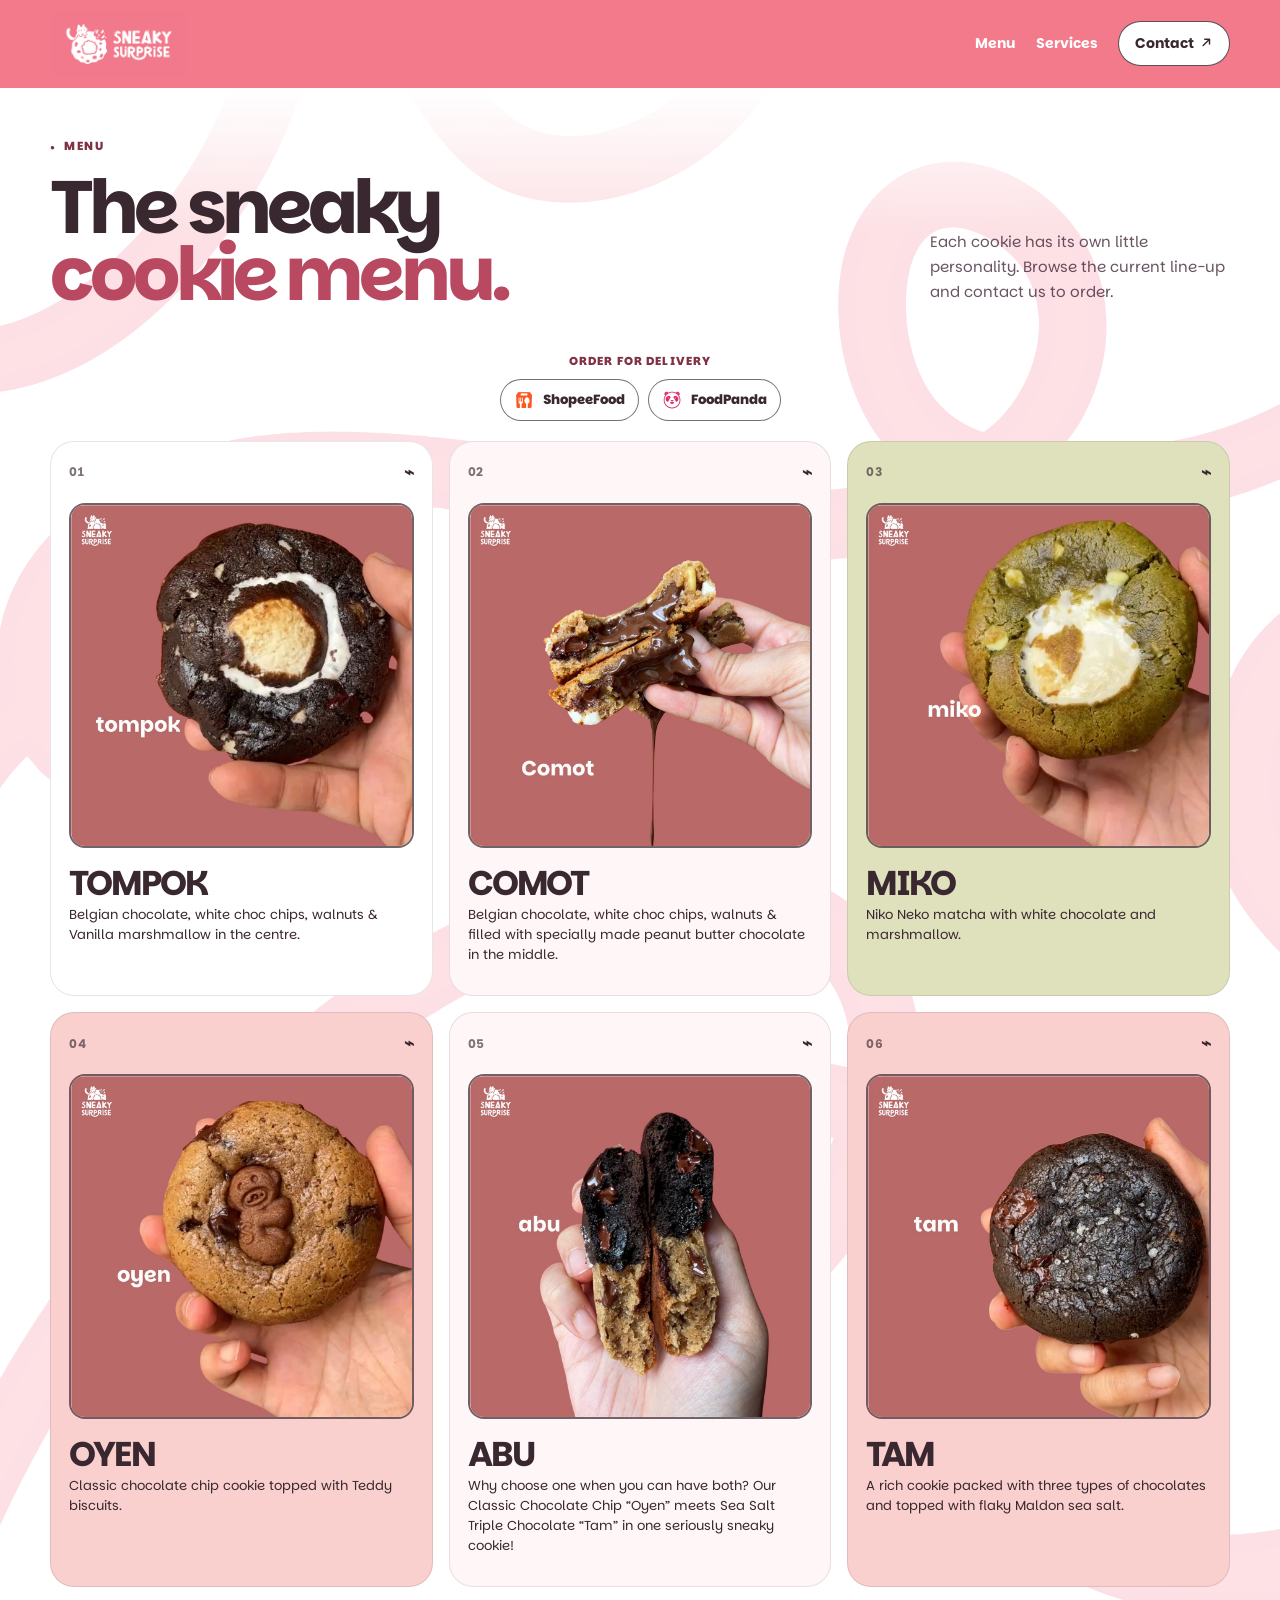
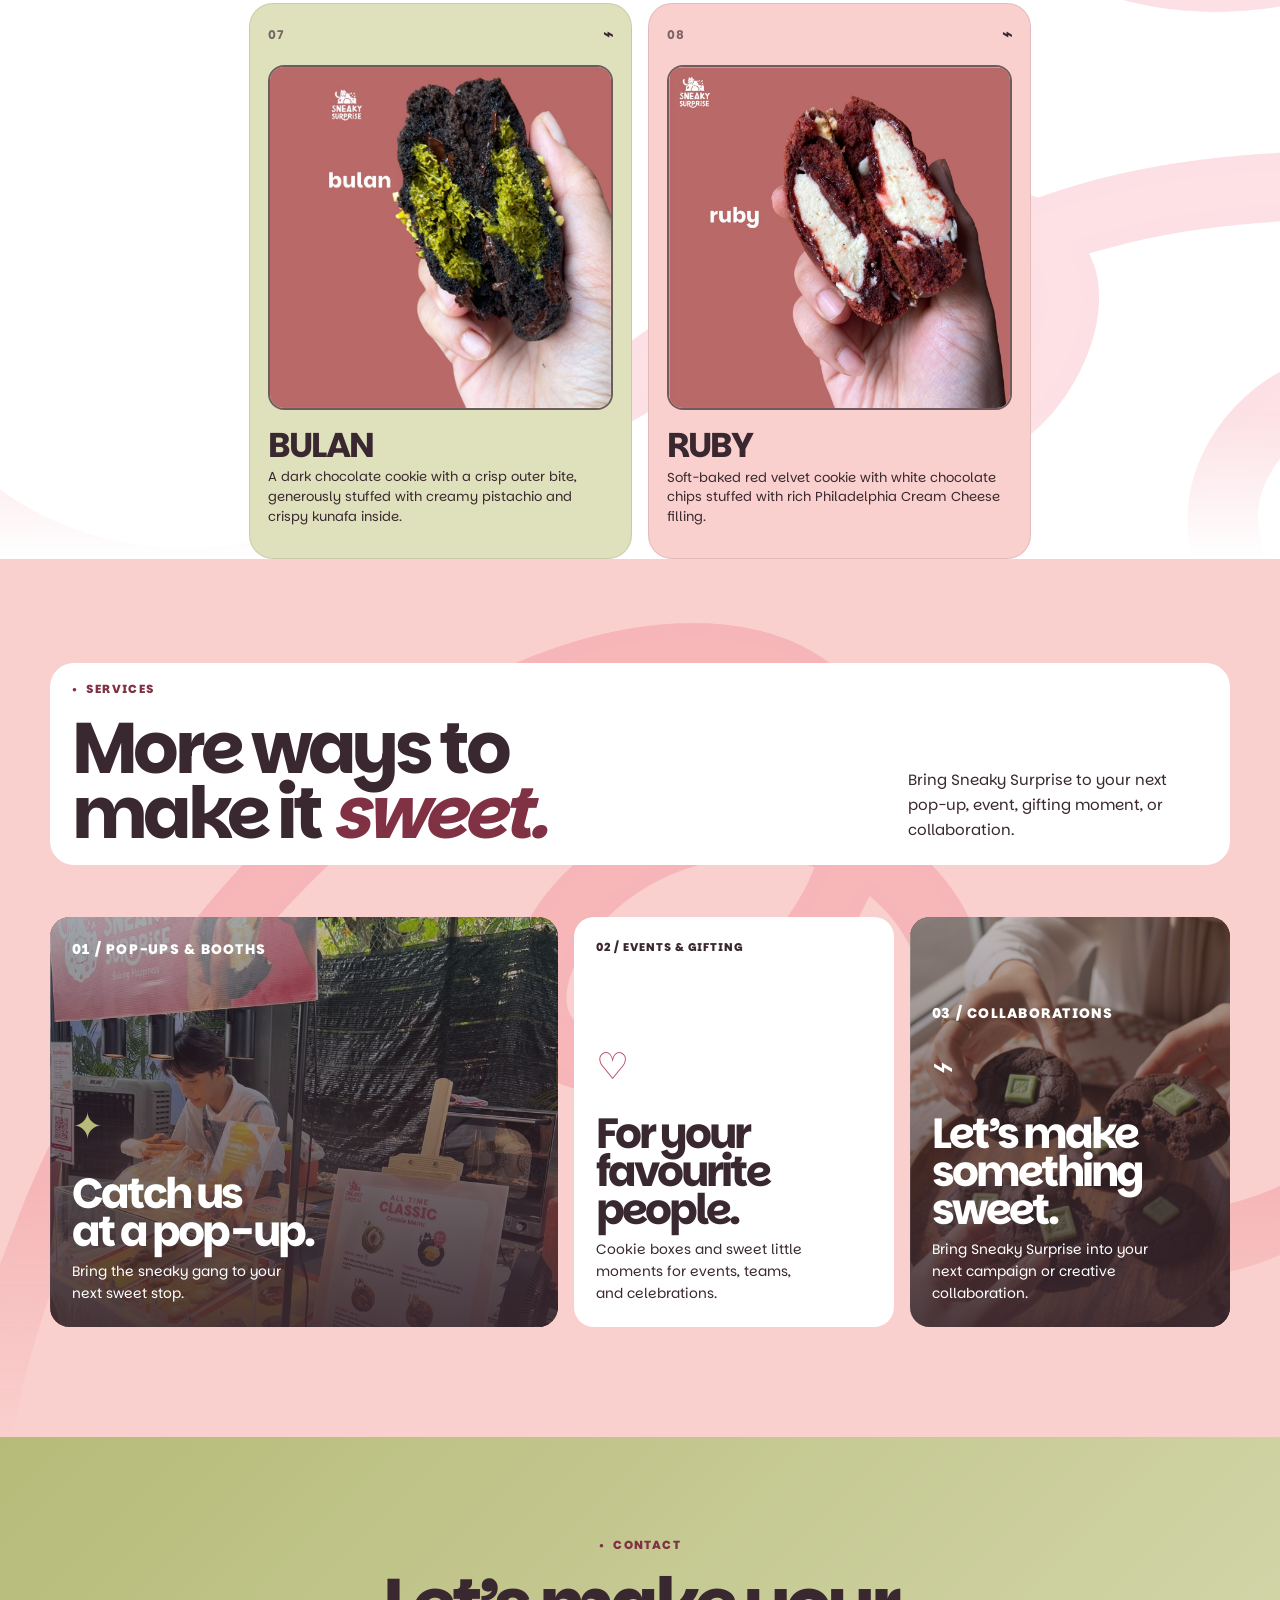
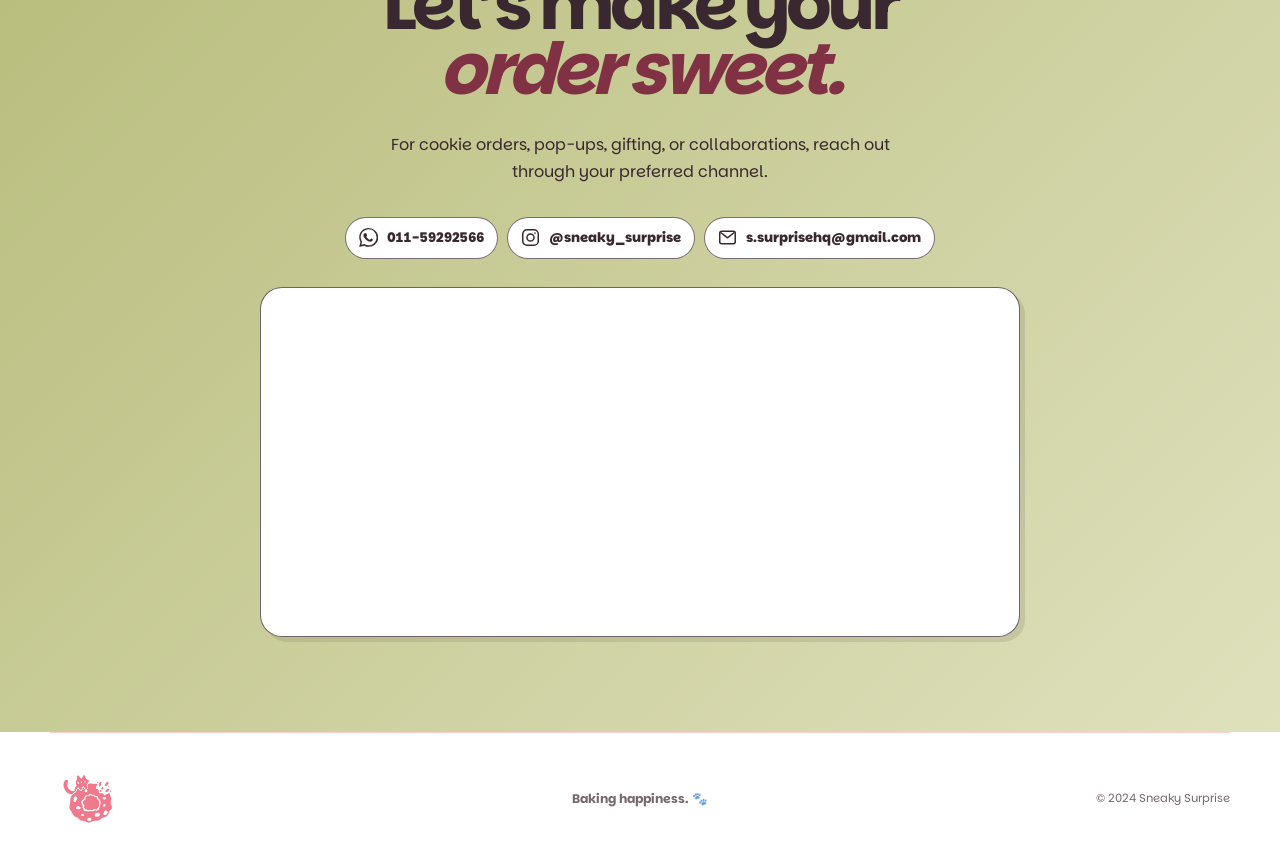
==== commit 8ddfc91a: "Add files via upload" ====
--- a/index.html
+++ b/index.html
@@ -45,35 +45,46 @@
           <p class="section-note">Each cookie has its own little personality. Browse the current line-up and contact us to order.</p>
         </div>
 
+        <div class="delivery-actions menu-delivery" aria-label="Order Sneaky Surprise for delivery">
+          <span>Order For Delivery</span>
+          <a class="contact-delivery" href="https://shopee.com.my/universal-link/now-food/shop/20562258?deep_and_deferred=1&amp;shareChannel=copy_link" target="_blank" rel="noopener noreferrer" aria-label="Order Sneaky Surprise on ShopeeFood">
+            <img class="contact-icon delivery-logo" src="assets/partners/shopeefood.jpg" alt="" />
+            <span>ShopeeFood</span>
+          </a>
+          <a class="contact-delivery" href="https://www.foodpanda.my/restaurant/kgfn/sneaky-surprise-central-market-kgfn" target="_blank" rel="noopener noreferrer" aria-label="Order Sneaky Surprise on foodpanda">
+            <img class="contact-icon delivery-logo" src="assets/partners/foodpanda.jpg" alt="" />
+            <span>FoodPanda</span>
+          </a>
+        </div>
         <div class="cookie-grid">
           <article class="cookie-card cookie-card-blue">
             <div class="cookie-card-top"><span class="cookie-index">01</span><span aria-hidden="true">⌁</span></div>
-            <figure class="cookie-image"><img src="assets/products/tompok.png" alt="TOMPOK soft-baked cookie" /></figure>
+            <figure class="cookie-image"><img src="assets/products/tompok.jpg" alt="TOMPOK soft-baked cookie" /></figure>
             <div class="cookie-card-copy"><h3>TOMPOK</h3><p>Belgian chocolate, white choc chips, walnuts &amp; Vanilla marshmallow in the centre.</p></div>
           </article>
           <article class="cookie-card cookie-card-yellow">
             <div class="cookie-card-top"><span class="cookie-index">02</span><span aria-hidden="true">⌁</span></div>
-            <figure class="cookie-image"><img src="assets/products/comot.png" alt="COMOT peanut-butter chocolate soft-baked cookie" loading="lazy" /></figure>
+            <figure class="cookie-image"><img src="assets/products/comot.jpg" alt="COMOT peanut-butter chocolate soft-baked cookie" loading="lazy" /></figure>
             <div class="cookie-card-copy"><h3>COMOT</h3><p>Belgian chocolate, white choc chips, walnuts &amp; filled with specially made peanut butter chocolate in the middle.</p></div>
           </article>
           <article class="cookie-card cookie-card-green">
             <div class="cookie-card-top"><span class="cookie-index">03</span><span aria-hidden="true">⌁</span></div>
-            <figure class="cookie-image"><img src="assets/products/miko.png" alt="MIKO matcha soft-baked cookie" loading="lazy" /></figure>
+            <figure class="cookie-image"><img src="assets/products/miko.jpg" alt="MIKO matcha soft-baked cookie" loading="lazy" /></figure>
             <div class="cookie-card-copy"><h3>MIKO</h3><p>Niko Neko matcha with white chocolate and marshmallow.</p></div>
           </article>
           <article class="cookie-card cookie-card-pink">
             <div class="cookie-card-top"><span class="cookie-index">04</span><span aria-hidden="true">⌁</span></div>
-            <figure class="cookie-image"><img src="assets/products/oyen.png" alt="OYEN classic chocolate-chip soft-baked cookie" loading="lazy" /></figure>
+            <figure class="cookie-image"><img src="assets/products/oyen.jpg" alt="OYEN classic chocolate-chip soft-baked cookie" loading="lazy" /></figure>
             <div class="cookie-card-copy"><h3>OYEN</h3><p>Classic chocolate chip cookie topped with Teddy biscuits.</p></div>
           </article>
           <article class="cookie-card cookie-card-lilac">
             <div class="cookie-card-top"><span class="cookie-index">05</span><span aria-hidden="true">⌁</span></div>
-            <figure class="cookie-image"><img src="assets/products/abu.png" alt="ABU sea-salt chocolate soft-baked cookie" loading="lazy" /></figure>
+            <figure class="cookie-image"><img src="assets/products/abu.jpg" alt="ABU sea-salt chocolate soft-baked cookie" loading="lazy" /></figure>
             <div class="cookie-card-copy"><h3>ABU</h3><p>Why choose one when you can have both? Our Classic Chocolate Chip “Oyen” meets Sea Salt Triple Chocolate “Tam” in one seriously sneaky cookie!</p></div>
           </article>
           <article class="cookie-card cookie-card-peach">
             <div class="cookie-card-top"><span class="cookie-index">06</span><span aria-hidden="true">⌁</span></div>
-            <figure class="cookie-image"><img src="assets/products/tam.png" alt="TAM soft-baked cookie" loading="lazy" /></figure>
+            <figure class="cookie-image"><img src="assets/products/tam.jpg" alt="TAM soft-baked cookie" loading="lazy" /></figure>
             <div class="cookie-card-copy"><h3>TAM</h3><p>A rich cookie packed with three types of chocolates and topped with flaky Maldon sea salt.</p></div>
           </article>
           <article class="cookie-card cookie-card-green">
@@ -83,7 +94,7 @@
           </article>
           <article class="cookie-card cookie-card-pink">
             <div class="cookie-card-top"><span class="cookie-index">08</span><span aria-hidden="true">⌁</span></div>
-            <figure class="cookie-image"><img src="assets/products/ruby.png" alt="RUBY soft-baked cookie" loading="lazy" /></figure>
+            <figure class="cookie-image"><img src="assets/products/ruby.jpg" alt="RUBY soft-baked cookie" loading="lazy" /></figure>
             <div class="cookie-card-copy"><h3>RUBY</h3><p>Soft-baked red velvet cookie with white chocolate chips stuffed with rich Philadelphia Cream Cheese filling.</p></div>
           </article>
         </div>
@@ -101,21 +112,35 @@
 
           <div class="moment-grid">
             <article class="moment-card moment-card-tall service-card-photo">
-              <img src="assets/sneaky-pop-up.jpg" alt="Sneaky Surprise cookie pop-up booth" loading="lazy" />
+              <div class="service-carousel" data-carousel aria-label="Sneaky Surprise pop-up event photos">
+                <img class="is-active" src="assets/events/popups/pop-up-01.jpeg" alt="Sneaky Surprise pop-up booth" loading="lazy" />
+                <img src="assets/events/popups/pop-up-02.jpeg" alt="Sneaky Surprise pop-up event" loading="lazy" />
+                <img src="assets/events/popups/pop-up-03.jpeg" alt="Sneaky Surprise pop-up event" loading="lazy" />
+                <img src="assets/events/popups/pop-up-04.jpeg" alt="Sneaky Surprise pop-up event" loading="lazy" />
+                <img src="assets/events/popups/pop-up-05.jpeg" alt="Sneaky Surprise pop-up event" loading="lazy" />
+                <img src="assets/events/popups/pop-up-06.jpeg" alt="Sneaky Surprise pop-up event" loading="lazy" />
+                <img src="assets/events/popups/pop-up-07.jpeg" alt="Sneaky Surprise pop-up event" loading="lazy" />
+                <img src="assets/events/popups/pop-up-08.jpeg" alt="Sneaky Surprise pop-up event" loading="lazy" />
+                <img src="assets/events/popups/pop-up-09.jpeg" alt="Sneaky Surprise pop-up event" loading="lazy" />
+                <img src="assets/events/popups/pop-up-10.jpeg" alt="Sneaky Surprise pop-up event" loading="lazy" />
+                <img src="assets/events/popups/pop-up-11.jpeg" alt="Sneaky Surprise pop-up event" loading="lazy" />
+              </div>
               <div class="service-card-photo-copy">
                 <p class="moment-label">01 / POP-UPS &amp; BOOTHS</p>
-                <div><span class="moment-icon" aria-hidden="true">✦</span><h3>Catch us<br />at a pop-up.</h3><p>Bring the sneaky gang to your next sweet stop.</p><a href="#contact">Ask about pop-ups <svg class="arrow-icon" viewBox="0 0 16 16" aria-hidden="true"><path d="M4 12 12 4M6 4h6v6" /></svg></a></div>
+                <div><span class="moment-icon" aria-hidden="true">✦</span><h3>Catch us<br />at a pop-up.</h3><p>Bring the sneaky gang to your next sweet stop.</p></div>
               </div>
             </article>
             <article class="moment-card moment-card-pink">
               <p class="moment-label">02 / EVENTS &amp; GIFTING</p>
               <div><span class="moment-icon" aria-hidden="true">♡</span><h3>For your<br />favourite people.</h3><p>Cookie boxes and sweet little moments for events, teams, and celebrations.</p></div>
-              <a href="#contact">Plan an order <svg class="arrow-icon" viewBox="0 0 16 16" aria-hidden="true"><path d="M4 12 12 4M6 4h6v6" /></svg></a>
+              
             </article>
-            <article class="moment-card moment-card-cream">
-              <p class="moment-label">03 / COLLABORATIONS</p>
-              <div><span class="moment-icon" aria-hidden="true">⌁</span><h3>Let’s make<br />something sweet.</h3><p>Bring Sneaky Surprise into your next campaign or creative collaboration.</p></div>
-              <a href="#contact">Work with us <svg class="arrow-icon" viewBox="0 0 16 16" aria-hidden="true"><path d="M4 12 12 4M6 4h6v6" /></svg></a>
+            <article class="moment-card service-card-photo service-card-collab">
+              <img src="assets/ig-post.jpg" alt="Sneaky Surprise chocolate cookies being shared" loading="lazy" />
+              <div class="service-card-photo-copy">
+                <p class="moment-label">03 / COLLABORATIONS</p>
+                <div><span class="moment-icon" aria-hidden="true">⌁</span><h3>Let’s make<br />something sweet.</h3><p>Bring Sneaky Surprise into your next campaign or creative collaboration.</p></div>
+              </div>
             </article>
           </div>
         </div>
@@ -126,6 +151,7 @@
           <p class="eyebrow contact-eyebrow"><span aria-hidden="true">●</span> Contact</p>
           <h2>Let’s make your<br /><i>order sweet.</i></h2>
           <p class="contact-intro">For cookie orders, pop-ups, gifting, or collaborations, reach out through your preferred channel.</p>
+
           <div class="contact-actions" aria-label="Contact Sneaky Surprise">
             <a href="https://wa.me/601159292566" target="_blank" rel="noopener noreferrer" aria-label="Message Sneaky Surprise on WhatsApp at 011-59292566">
               <svg class="contact-icon" viewBox="0 0 24 24" aria-hidden="true"><path d="M20.5 3.5A11.8 11.8 0 0 0 12.1 0C5.6 0 .3 5.3.3 11.8c0 2.1.5 4.1 1.6 5.9L.2 24l6.5-1.7a11.8 11.8 0 0 0 5.7 1.5h.1c6.5 0 11.8-5.3 11.8-11.8 0-3.2-1.3-6.1-3.8-8.5ZM12.4 21.8h-.1a9.9 9.9 0 0 1-5.1-1.4l-.4-.2-3.9 1 1-3.8-.3-.4a9.8 9.8 0 0 1-1.5-5.2C2.1 6.3 6.7 1.7 12.3 1.7c2.6 0 5.1 1 7 2.9a9.8 9.8 0 0 1 2.9 7c0 5.6-4.5 10.2-9.8 10.2Zm5.4-7.4c-.3-.1-1.8-.9-2.1-1s-.5-.1-.7.1-.8 1-.9 1.2-.3.3-.6.1a8.2 8.2 0 0 1-2.5-1.5 9.2 9.2 0 0 1-1.7-2.1c-.2-.3 0-.4.1-.5l.5-.6c.2-.2.2-.3.3-.5.1-.1 0-.4 0-.5l-.9-2.1c-.2-.5-.5-.4-.7-.4H7.4c-.2 0-.5.1-.8.4s-1 1-1 2.4 1 2.7 1.2 2.9c.1.2 2 3.1 4.9 4.3.7.3 1.2.5 1.6.6.7.2 1.3.2 1.8.1.5-.1 1.8-.7 2-1.4.3-.7.3-1.3.2-1.4 0-.1-.3-.2-.6-.4Z" /></svg>
@@ -134,15 +160,14 @@
             <a href="https://www.instagram.com/sneaky_surprise/" target="_blank" rel="noopener noreferrer" aria-label="Follow Sneaky Surprise on Instagram">
               <svg class="contact-icon" viewBox="0 0 24 24" aria-hidden="true"><rect x="2.2" y="2.2" width="19.6" height="19.6" rx="5.4" /><circle cx="12" cy="12" r="4.5" /><circle cx="17.7" cy="6.5" r="1" class="icon-dot" /></svg>
               <span>@sneaky_surprise</span>
-            </a>
-            <a href="https://www.google.com/maps/place/sneaky+surprise+central+market/data=!4m2!3m1!1s0x31cc49b3939a3dad:0x4790fa4ea5477ca1?sa=X&amp;ved=1t:242&amp;ictx=111" target="_blank" rel="noopener noreferrer" aria-label="Open Sneaky Surprise Central Market location in Google Maps">
-              <svg class="contact-icon" viewBox="0 0 24 24" aria-hidden="true"><path d="M20 10.2c0 5.6-8 11.6-8 11.6s-8-6-8-11.6a8 8 0 1 1 16 0Z" /><circle cx="12" cy="10.2" r="2.7" /></svg>
-              <span>Where are we?</span>
-            </a>
+            </a>
             <a href="mailto:s.surprisehq@gmail.com" aria-label="Email Sneaky Surprise">
               <svg class="contact-icon" viewBox="0 0 24 24" aria-hidden="true"><rect x="2.2" y="4.2" width="19.6" height="15.6" rx="2.5" /><path d="m3.8 6 8.2 6.4L20.2 6" /></svg>
               <span>s.surprisehq@gmail.com</span>
             </a>
+          </div>          <div class="contact-map" aria-label="Map showing Sneaky Surprise at Central Market">
+            <iframe title="Sneaky Surprise at Central Market" src="https://www.google.com/maps?q=Sneaky+Surprise+Central+Market+Kuala+Lumpur&amp;output=embed" loading="lazy" referrerpolicy="no-referrer-when-downgrade"></iframe>
+
           </div>
         </div>
       </section>
--- a/assets/styles.css
+++ b/assets/styles.css
@@ -141,6 +141,7 @@
 .bundle-card div > span { color: rgba(58, 40, 48, 0.72); font-size: 0.77rem; }
 .bundle-card > a { min-width: 78px; padding-bottom: 3px; border-bottom: 1px solid var(--ink); font-size: 0.76rem; font-weight: 800; text-align: right; }
 
+
 .moments-section { position: relative; padding-block: 104px 110px; color: var(--ink); background: var(--pink-pale); isolation: isolate; }
 .moments-section::before { position: absolute; z-index: 0; inset: 0; content: ""; background: url("patterns/curly-line-05.png") center center / 100% auto no-repeat; mix-blend-mode: multiply; opacity: var(--pattern-opacity); pointer-events: none; -webkit-mask-image: linear-gradient(to bottom, #000 0%, #000 72%, transparent 100%); mask-image: linear-gradient(to bottom, #000 0%, #000 72%, transparent 100%); }
 .moments-section .section-shell { position: relative; z-index: 1; }
@@ -149,16 +150,21 @@
 .moments-section h2 { color: var(--ink); }
 .moments-section h2 i { color: var(--pink-ink); }
 .moments-section .section-note { color: var(--ink); }
-.moment-grid { display: grid; grid-template-columns: 1.05fr 1fr 1fr; gap: 16px; }
+.moment-grid { display: grid; grid-template-columns: 1.35fr 0.85fr 0.85fr; gap: 16px; }
 .moment-card { display: flex; flex-direction: column; justify-content: space-between; min-height: 365px; padding: 22px; border-radius: 20px; color: var(--ink); }
-.moment-card-tall { color: var(--cream); background: var(--deep); }
+.moment-card-tall { min-height: 410px; color: var(--cream); background: var(--deep); }
 .moment-card-pink { background: var(--cream); }
 .moment-card-cream { background: var(--butter); }
 .service-card-photo { position: relative; padding: 0; overflow: hidden; background: var(--deep); }
-.service-card-photo > img { position: absolute; inset: 0; width: 100%; height: 100%; object-fit: cover; object-position: center 16%; }
+.service-card-collab { color: #ffffff; }
+.service-carousel { position: absolute; inset: 0; }
+.service-carousel img { position: absolute; inset: 0; width: 100%; height: 100%; object-fit: cover; object-position: center 28%; opacity: 0; transform: scale(1.04); transition: opacity 750ms ease, transform 4.6s ease; }
+.service-carousel img.is-active { opacity: 1; transform: scale(1); }.service-card-photo > img { position: absolute; inset: 0; width: 100%; height: 100%; object-fit: cover; object-position: center 16%; }
 .service-card-photo::after { position: absolute; inset: 0; content: ""; background: linear-gradient(180deg, rgba(58, 40, 48, 0.3), rgba(58, 40, 48, 0.9)); }
 .service-card-photo-copy { position: relative; z-index: 1; display: flex; flex: 1; flex-direction: column; justify-content: space-between; gap: 32px; min-height: 365px; padding: 22px; }
+.service-card-collab .service-card-photo-copy { justify-content: flex-end; gap: 14px; }
 .service-card-photo-copy .moment-icon { color: var(--butter); }
+.service-card-collab .moment-icon { color: #ffffff; }
 .service-card-photo-copy a { border-color: var(--cream); }
 .moment-label { margin: 0; font-size: 0.7rem; font-weight: 800; letter-spacing: 0.09em; }
 .moment-icon { display: block; margin-bottom: 20px; font-family: var(--serif); color: var(--butter); font-size: 2.3rem; }
@@ -167,6 +173,46 @@
 .moment-card h3 { margin-bottom: 10px; font-family: var(--serif); font-size: clamp(2.1rem, 3.3vw, 3.25rem); letter-spacing: -0.07em; line-height: 0.9; }
 .moment-card div > p { max-width: 225px; margin-bottom: 0; font-size: 0.86rem; line-height: 1.6; }
 .moment-card-tall a { border-color: var(--cream); }
+
+.events-hero { position: relative; padding-block: 82px; overflow: hidden; background: var(--cream); isolation: isolate; }
+.events-hero::before { position: absolute; z-index: 0; inset: 0; content: ""; background: url("patterns/curly-line-04.png") center / cover no-repeat; mix-blend-mode: multiply; opacity: var(--pattern-opacity); pointer-events: none; }
+.events-hero-shell { position: relative; z-index: 1; display: grid; grid-template-columns: 1.02fr 0.78fr; align-items: center; gap: clamp(38px, 8vw, 130px); }
+.events-hero-copy h1 { max-width: 650px; margin-bottom: 25px; }
+.events-hero-copy > p:not(.eyebrow) { max-width: 470px; margin-bottom: 30px; color: rgba(58, 40, 48, 0.78); font-size: 1.06rem; line-height: 1.7; }
+.events-hero-photo { min-height: 500px; margin: 0; overflow: hidden; border: 6px solid var(--pink); border-radius: 28px; background: var(--pink-pale); box-shadow: var(--shadow); transform: rotate(2deg); }
+.events-hero-photo img { width: 100%; height: 100%; min-height: 500px; object-fit: cover; object-position: center; }
+.events-offers-section { padding-block: 100px; }
+.events-heading { margin-bottom: 45px; }
+.events-offers { display: grid; grid-template-columns: repeat(3, 1fr); gap: 16px; }
+.event-offer { display: flex; flex-direction: column; min-height: 275px; padding: 25px; border: 1px solid rgba(58, 40, 48, 0.16); border-radius: 22px; }
+.event-offer > span, .events-process article > span { margin-bottom: auto; color: var(--pink-ink); font-size: 0.74rem; font-weight: 800; letter-spacing: 0.08em; }
+.event-offer h3 { margin: 36px 0 12px; font-family: var(--serif); font-size: clamp(2rem, 3vw, 3rem); letter-spacing: -0.075em; line-height: 0.9; }
+.event-offer p { max-width: 280px; margin: 0; font-size: 0.9rem; line-height: 1.6; }
+.event-offer-pink { background: var(--pink-pale); }
+.event-offer-cream { background: var(--cream); }
+.event-offer-green { background: var(--butter); }
+.events-gallery-section { padding-block: 94px; background: var(--pink-pale); }
+.events-gallery-intro { display: flex; align-items: end; justify-content: space-between; gap: 30px; margin-bottom: 46px; }
+.events-gallery-intro h2 { margin: 0; }
+.events-gallery { display: grid; grid-template-columns: 1.25fr 0.75fr 0.75fr; gap: 16px; }
+.events-gallery figure { position: relative; min-height: 370px; margin: 0; overflow: hidden; border-radius: 22px; background: var(--deep); }
+.events-gallery-main { grid-row: span 2; min-height: 756px !important; }
+.events-gallery img { width: 100%; height: 100%; object-fit: cover; }
+.events-gallery-main img { object-position: center; }
+.events-gallery figure:nth-child(2) img { object-position: center; }
+.events-gallery figure:nth-child(3) img { object-position: center; }
+.events-gallery figcaption { position: absolute; right: 15px; bottom: 15px; left: 15px; padding: 10px 12px; border-radius: 999px; color: var(--ink); background: rgba(255, 255, 255, 0.92); font-size: 0.77rem; font-weight: 800; text-align: center; }
+.events-process-section { padding-block: 102px; }
+.events-process { display: grid; grid-template-columns: repeat(3, 1fr); gap: 44px; margin-top: 42px; }
+.events-process article { padding-top: 19px; border-top: 2px solid var(--ink); }
+.events-process article > span { display: block; margin-bottom: 35px; }
+.events-process h3 { margin: 0 0 12px; font-family: var(--serif); font-size: clamp(1.7rem, 2.5vw, 2.5rem); letter-spacing: -0.065em; line-height: 0.95; }
+.events-process p { max-width: 295px; margin: 0; color: rgba(58, 40, 48, 0.77); font-size: 0.92rem; line-height: 1.65; }
+.events-inquiry { padding-block: 80px; background: var(--butter); }
+.events-inquiry-shell { display: grid; grid-template-columns: 1fr 0.72fr; align-items: end; gap: 45px; }
+.events-inquiry h2 { margin: 0; }
+.events-inquiry-shell > div:last-child > p { max-width: 360px; margin-bottom: 19px; font-size: 1rem; line-height: 1.6; }
+
 
 .find-us-section { padding-block: 112px; }
 .find-us-card { position: relative; display: grid; grid-template-columns: 1fr 0.95fr; min-height: 470px; overflow: hidden; border-radius: 26px; background: var(--pink-pale); }
@@ -203,13 +249,21 @@
 .contact-section h2 { max-width: 700px; color: var(--ink); }
 .contact-section h2 i { color: var(--pink-ink); }
 .contact-intro { max-width: 510px; margin: 28px 0 32px; color: var(--ink); line-height: 1.7; }
-.contact-actions { display: flex; flex-wrap: wrap; justify-content: center; gap: 9px; }
-.contact-actions a { display: inline-flex; align-items: center; gap: 9px; padding: 10px 13px; border: 1px solid rgba(58, 40, 48, 0.67); border-radius: 999px; background: var(--cream); color: var(--ink); font-size: 0.83rem; font-weight: 800; text-decoration: none; transition: transform 160ms ease, background 160ms ease; }
-.contact-actions a:hover { background: var(--pink-pale); transform: translateY(-2px); }
-.contact-actions a:focus-visible { outline: 3px solid var(--pink-dark); outline-offset: 3px; }
+.delivery-actions, .contact-actions { display: flex; flex-wrap: wrap; justify-content: center; gap: 9px; }
+.delivery-actions { margin: -8px 0 20px; }
+.delivery-actions > span { width: 100%; color: var(--pink-ink); font-size: 0.72rem; font-weight: 800; letter-spacing: 0.1em; text-align: center; text-transform: uppercase; }
+.contact-actions a, .delivery-actions a { display: inline-flex; align-items: center; gap: 9px; padding: 10px 13px; border: 1px solid rgba(58, 40, 48, 0.67); border-radius: 999px; background: var(--cream); color: var(--ink); font-size: 0.83rem; font-weight: 800; text-decoration: none; transition: transform 160ms ease, background 160ms ease; }
+.contact-actions a:hover, .delivery-actions a:hover { background: var(--pink-pale); transform: translateY(-2px); }
+.contact-actions a:focus-visible, .delivery-actions a:focus-visible { outline: 3px solid var(--pink-dark); outline-offset: 3px; }
 .contact-icon { width: 19px; height: 19px; flex: 0 0 auto; fill: none; stroke: currentColor; stroke-linecap: round; stroke-linejoin: round; stroke-width: 1.9; }
 .contact-actions a:first-child .contact-icon { fill: currentColor; stroke: none; }
-.contact-icon .icon-dot { fill: currentColor; stroke: none; }
+.contact-icon .icon-dot { fill: currentColor; stroke: none; }
+.contact-delivery { font-weight: 800; }
+.delivery-logo { width: 20px; height: 20px; object-fit: contain; mix-blend-mode: multiply; }
+
+.contact-map { position: relative; width: min(100%, 760px); height: clamp(250px, 34vw, 350px); margin-top: 28px; overflow: hidden; border: 1px solid rgba(58, 40, 48, 0.72); border-radius: 22px; background: var(--cream); box-shadow: 5px 5px 0 rgba(58, 40, 48, 0.12); }
+.contact-map iframe { width: 100%; height: 100%; border: 0; }
+
 
 .site-footer { display: grid; grid-template-columns: 1fr auto 1fr; align-items: center; gap: 20px; min-height: 133px; border-top: 1px solid var(--pink-pale); }
 .footer-brand { justify-self: start; }
@@ -243,6 +297,15 @@
   .moment-card-tall { grid-row: span 2; }
   .moment-card { min-height: 300px; }
   .service-card-photo-copy { min-height: 300px; }
+  .events-hero-shell { grid-template-columns: 1fr 0.75fr; gap: 38px; }
+  .events-hero-photo, .events-hero-photo img { min-height: 430px; }
+  .events-offers { grid-template-columns: 1fr; }
+  .event-offer { min-height: 205px; }
+  .event-offer h3 { margin-top: 28px; }
+  .events-gallery { grid-template-columns: 1fr 1fr; }
+  .events-gallery-main { grid-column: span 2; min-height: 480px !important; }
+  .events-gallery figure { min-height: 330px; }
+  .events-process { gap: 24px; }
   .find-us-card { grid-template-columns: 1fr; }
   .find-us-decoration { min-height: 230px; }
   .faq-section { grid-template-columns: 1fr; }
@@ -276,12 +339,28 @@
   .bundle-card div > span { display: block; font-size: 0.7rem; }
   .bundle-card > a { justify-self: start; min-width: 0; margin-top: -9px; text-align: left; }
   .moment-grid { grid-template-columns: 1fr; }
-  .moment-card-tall { grid-row: auto; }
+  .moment-card-tall { grid-row: auto; }
+  .moment-card-tall { min-height: 360px; }
   .moment-card { min-height: 260px; }
   .service-card-photo-copy { min-height: 260px; }
+  .events-hero { padding-block: 54px 65px; }
+  .events-hero-shell, .events-inquiry-shell { grid-template-columns: 1fr; gap: 34px; }
+  .events-hero-photo, .events-hero-photo img { min-height: 370px; }
+  .events-hero-photo { transform: rotate(1deg); }
+  .events-offers-section, .events-process-section { padding-block: 74px; }
+  .events-gallery-section { padding-block: 72px; }
+  .events-gallery-intro { display: block; margin-bottom: 31px; }
+  .events-gallery-intro h2 { margin-top: 14px; }
+  .events-gallery { grid-template-columns: 1fr; }
+  .events-gallery-main { grid-column: auto; min-height: 415px !important; }
+  .events-gallery figure { min-height: 360px; }
+  .events-process { grid-template-columns: 1fr; gap: 28px; margin-top: 32px; }
+  .events-process article > span { margin-bottom: 20px; }
+  .events-inquiry { padding-block: 64px; }
   .find-us-section { padding-block: 75px; }
   .find-us-copy { padding: 33px 25px; }
   .faq-section { gap: 48px; padding-block: 76px; }
+  .contact-map { height: 270px; margin-top: 23px; border-radius: 18px; }
   .site-footer { grid-template-columns: 1fr; justify-items: center; padding-block: 34px; text-align: center; }
   .footer-brand, .site-footer > p:last-child { justify-self: center; }
   .footer-mark { height: 72px; }
